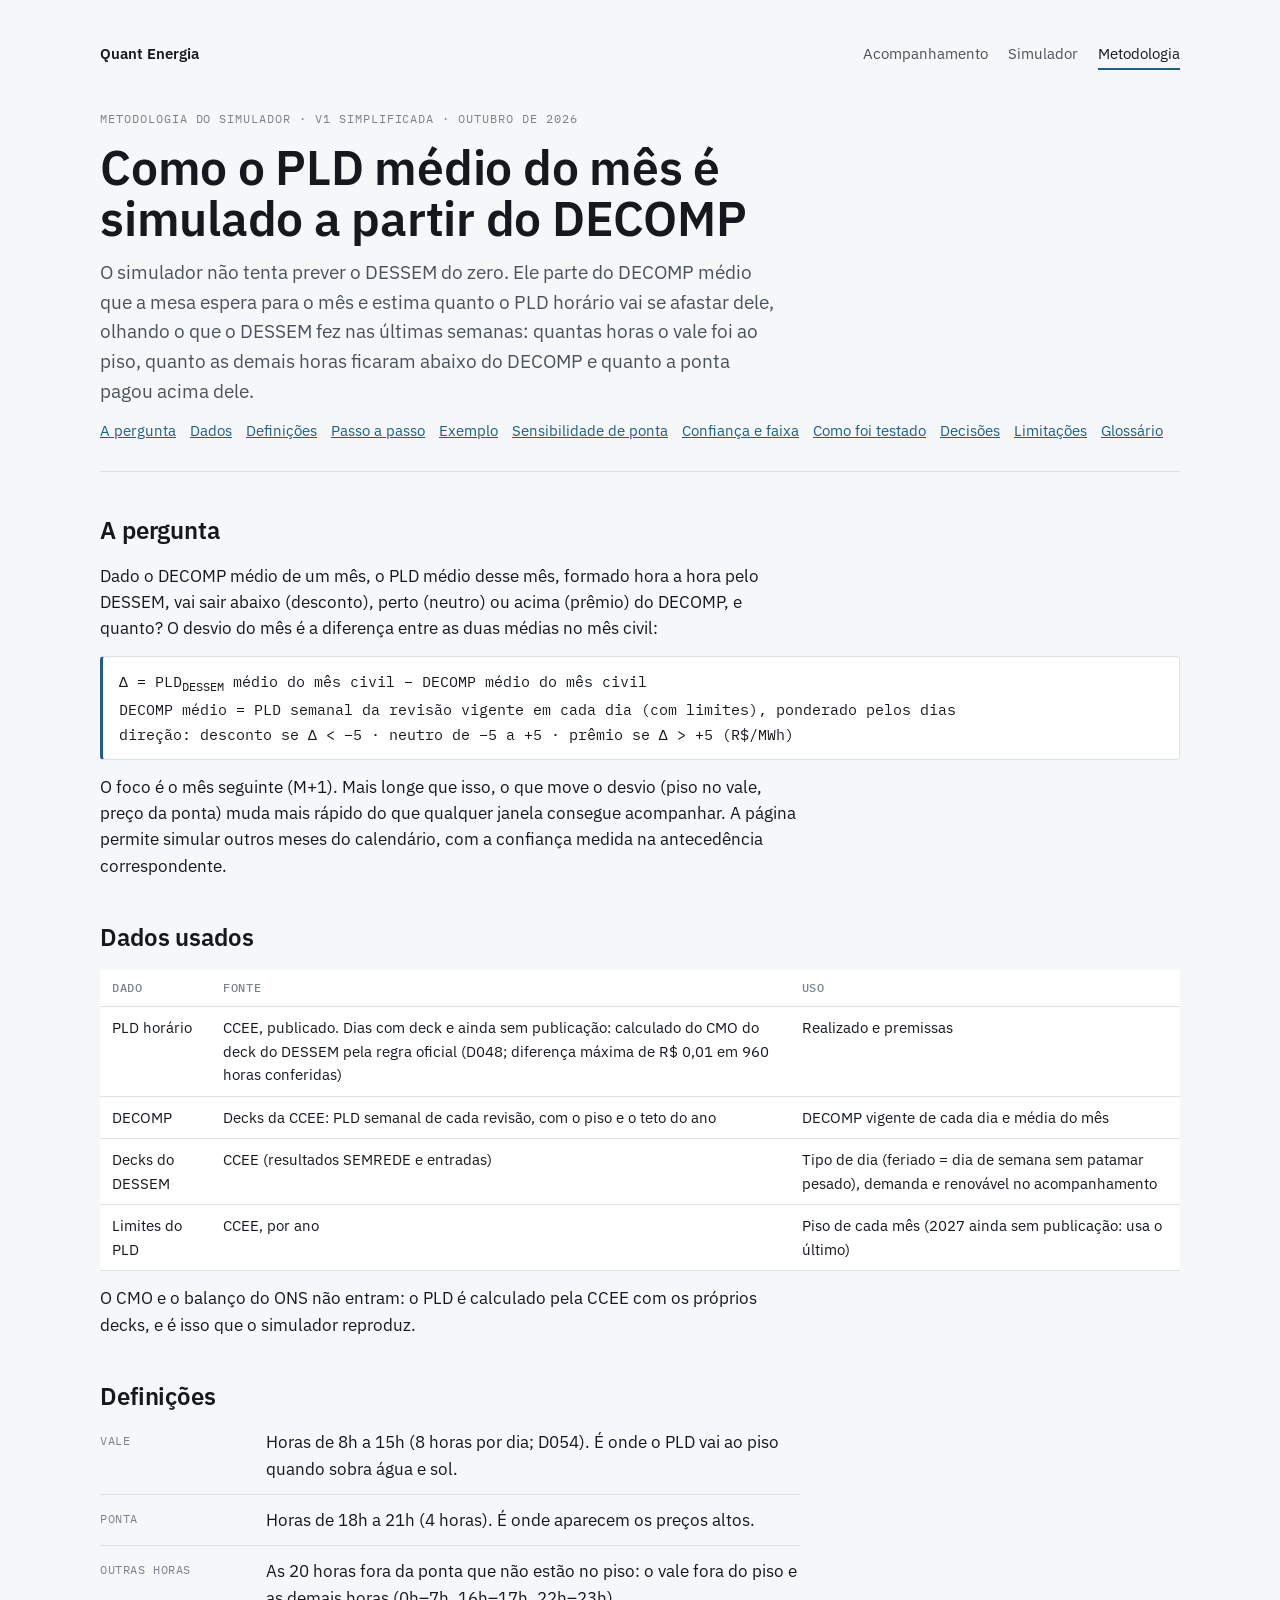
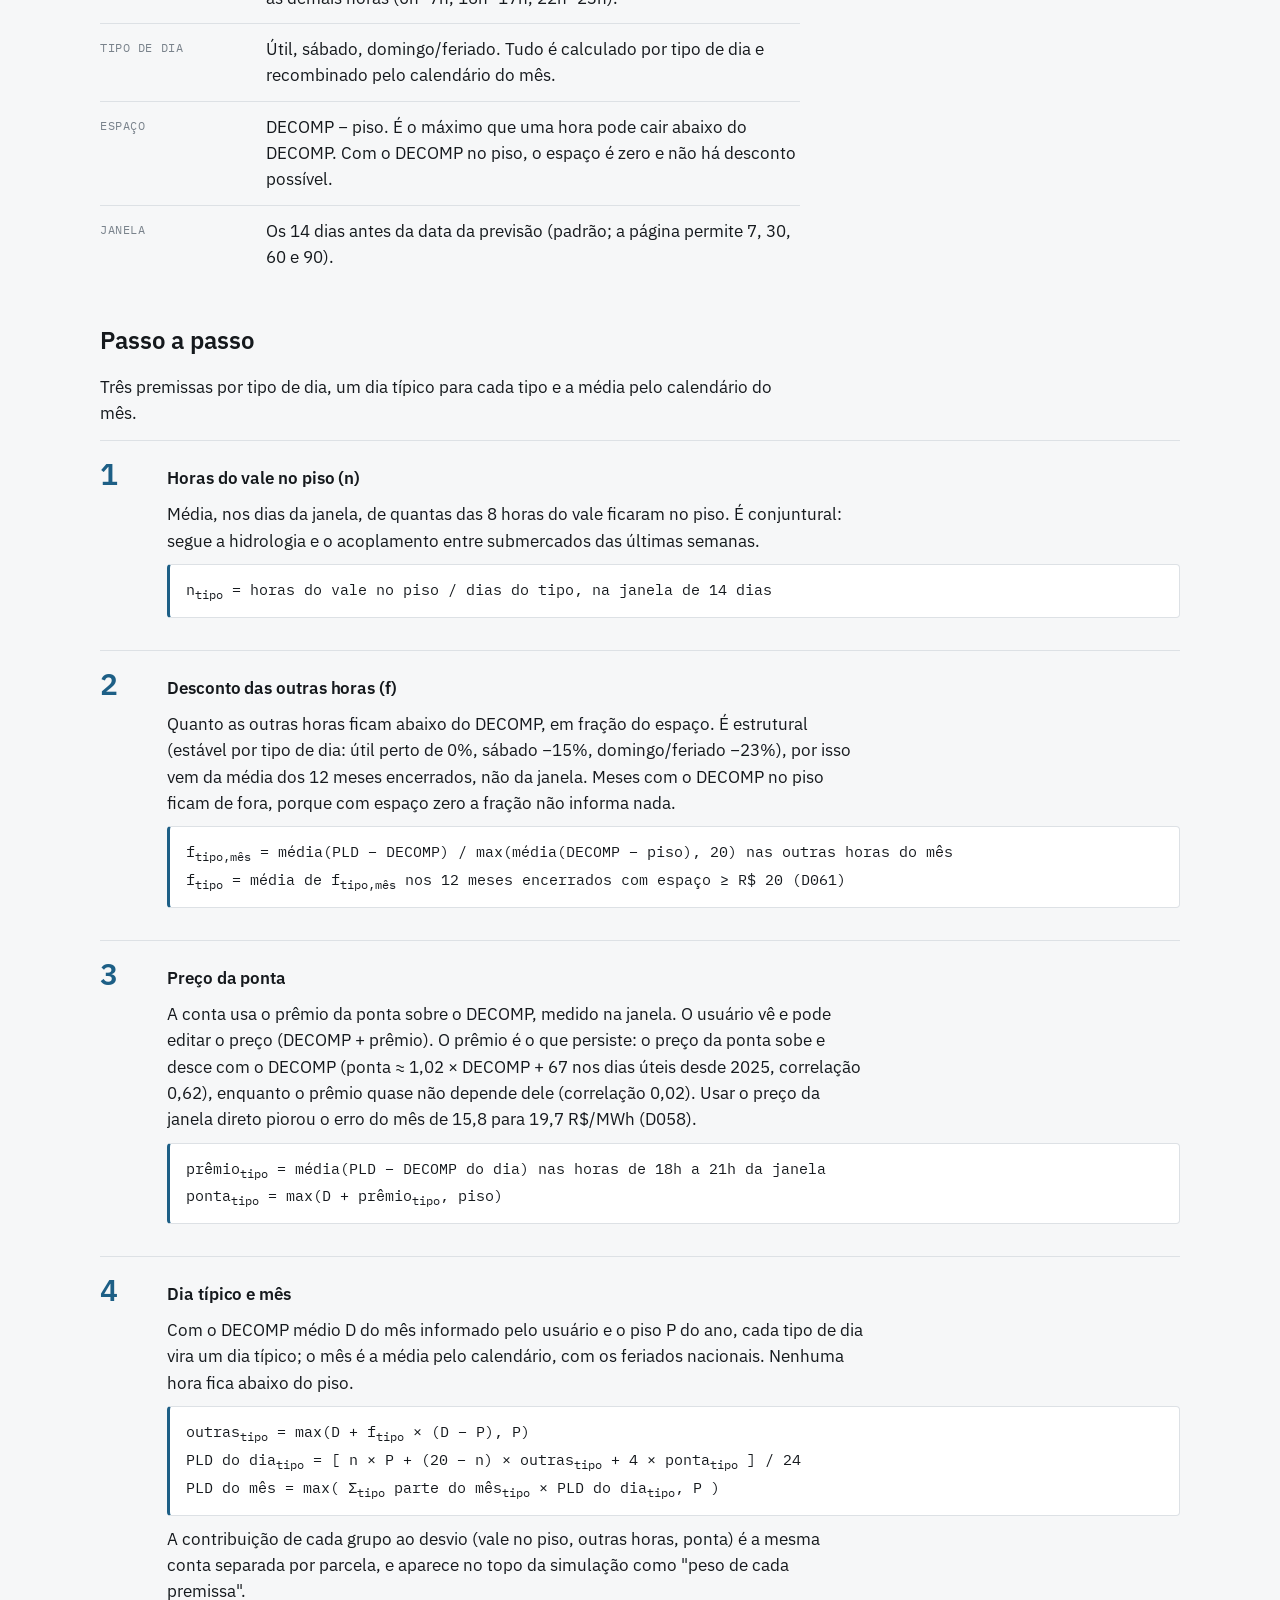
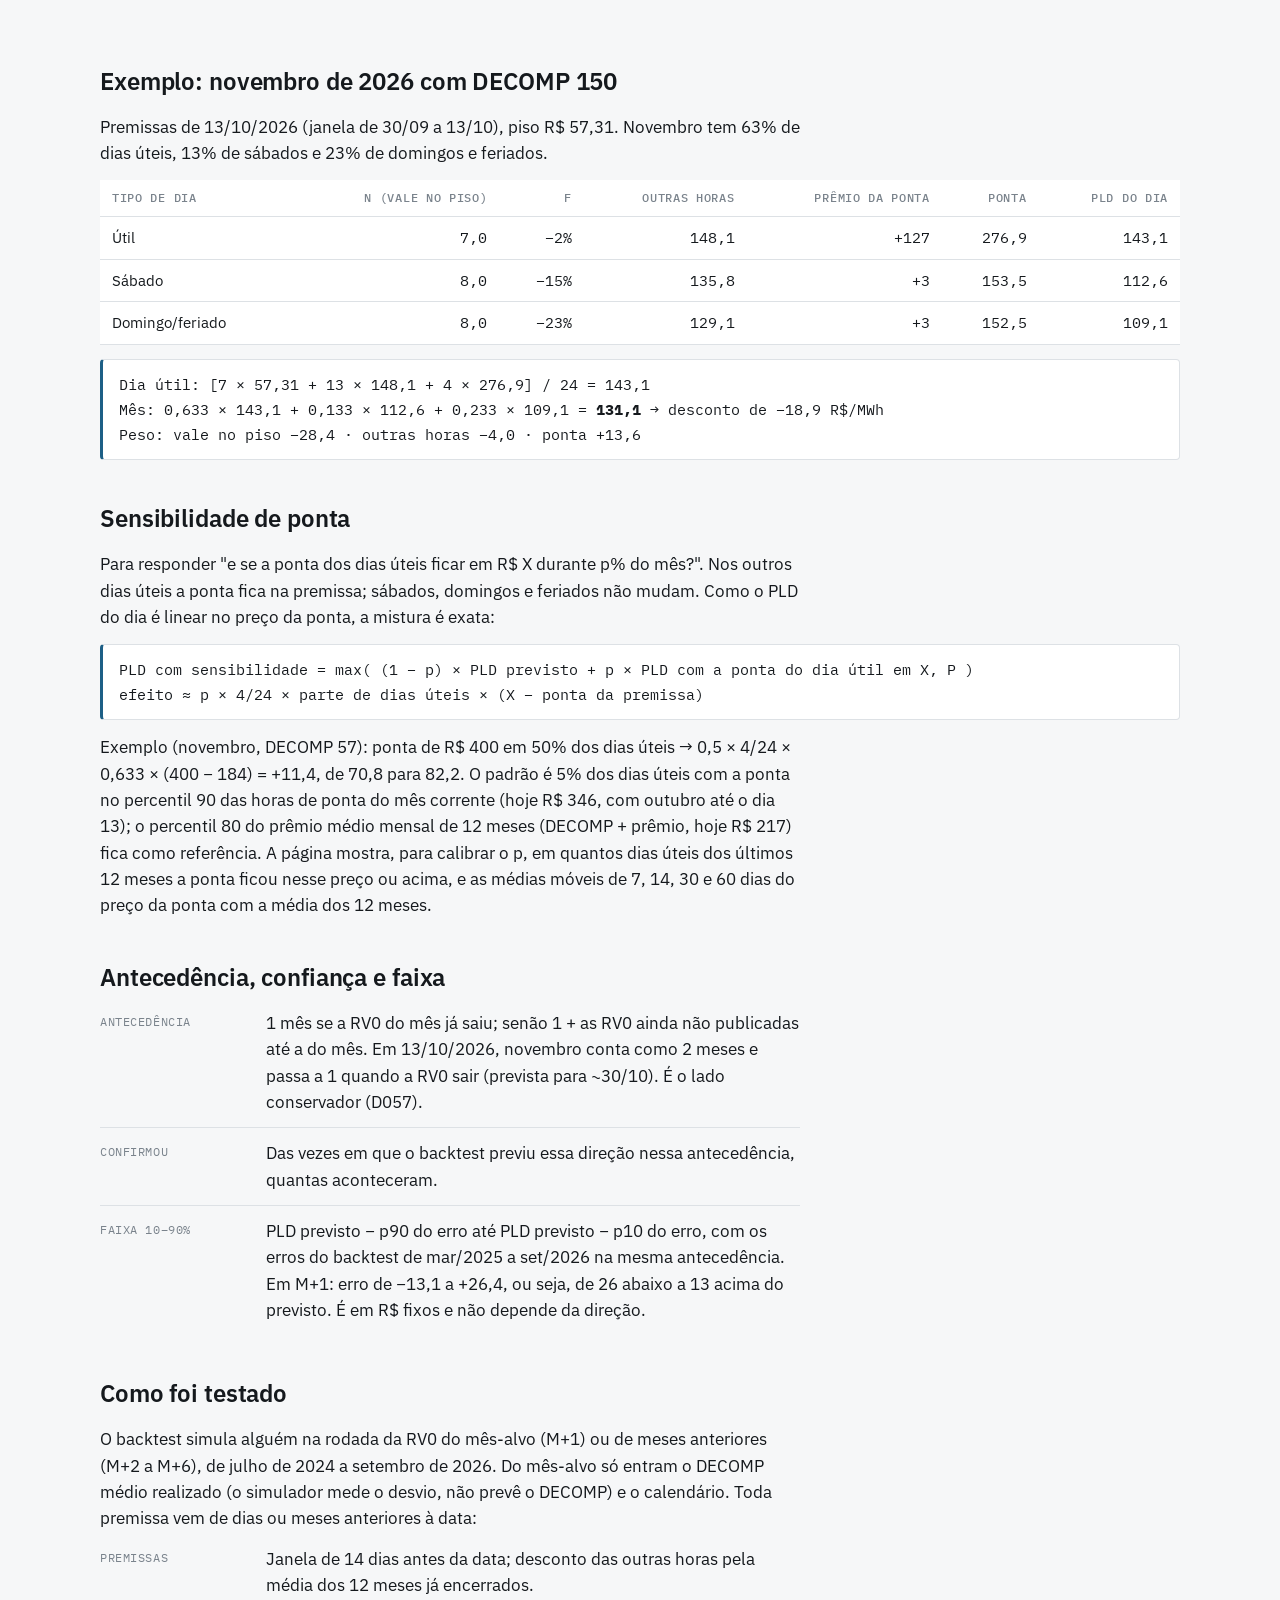
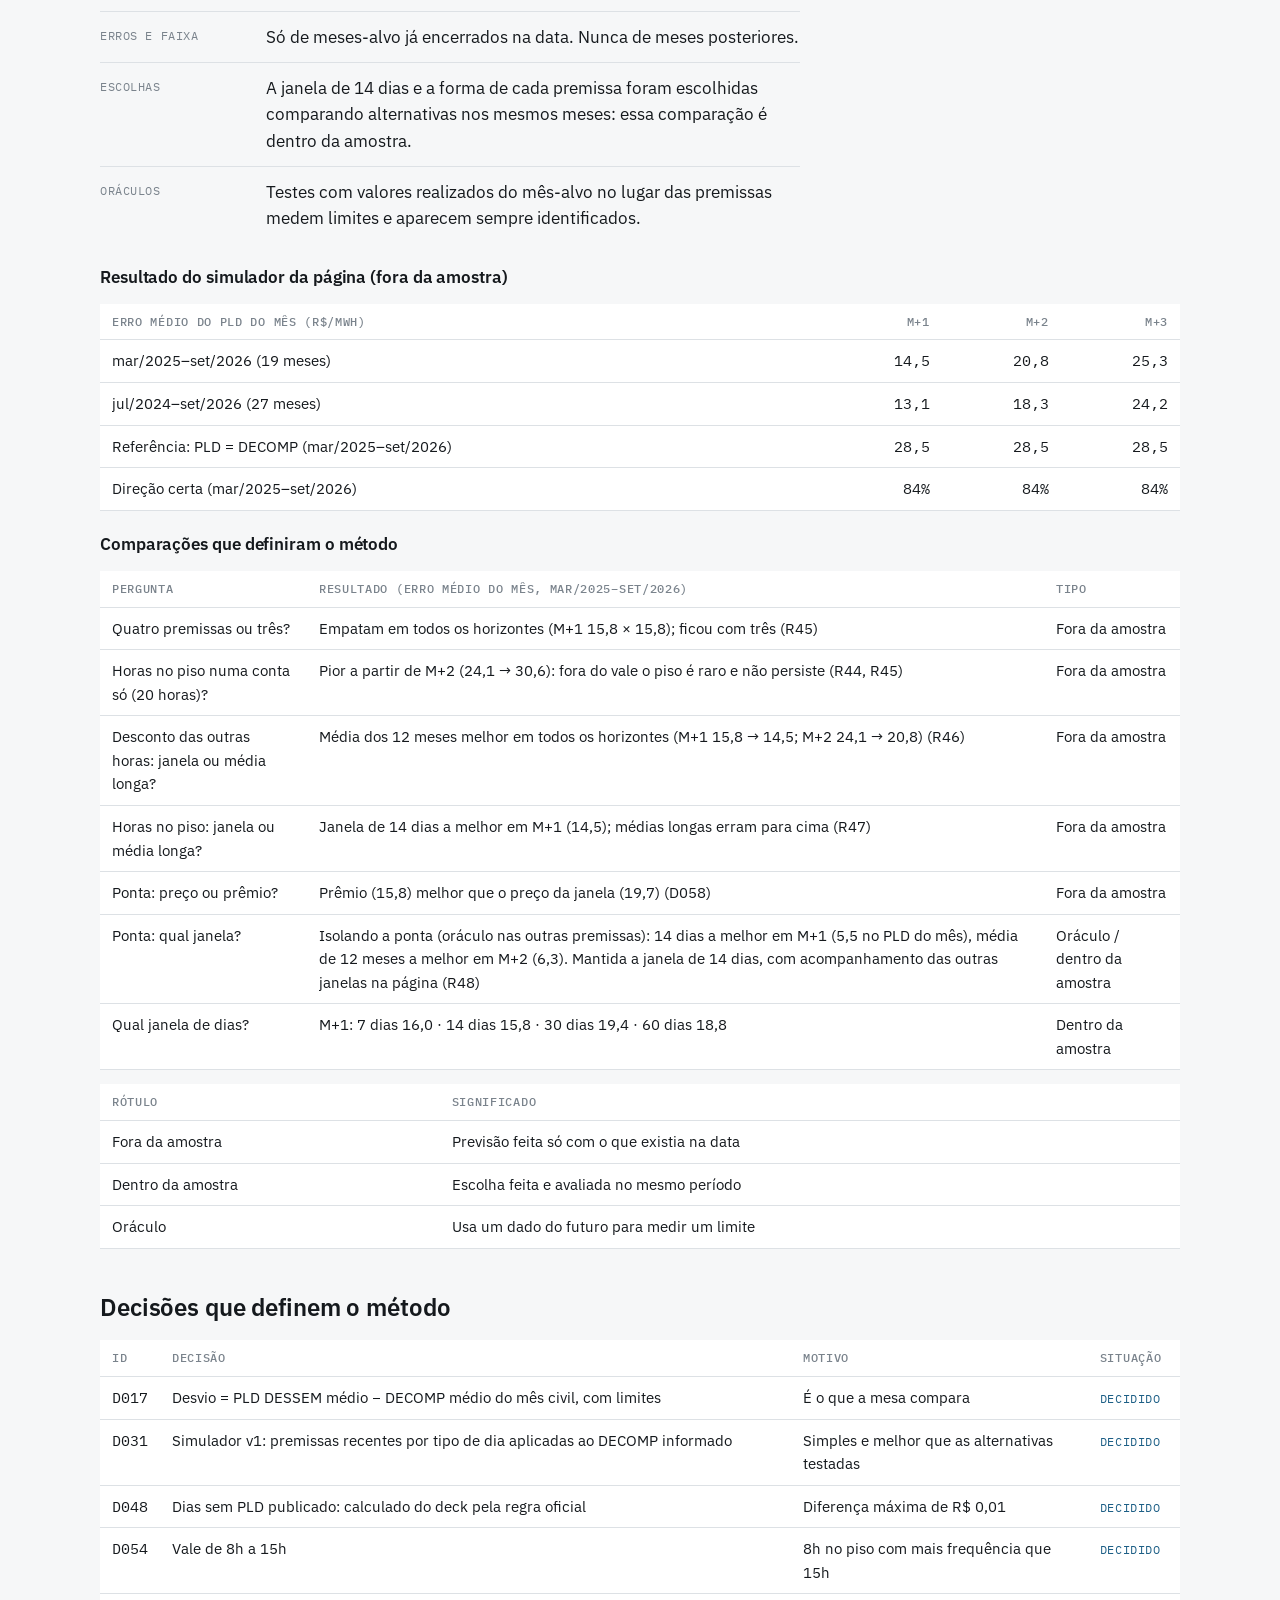
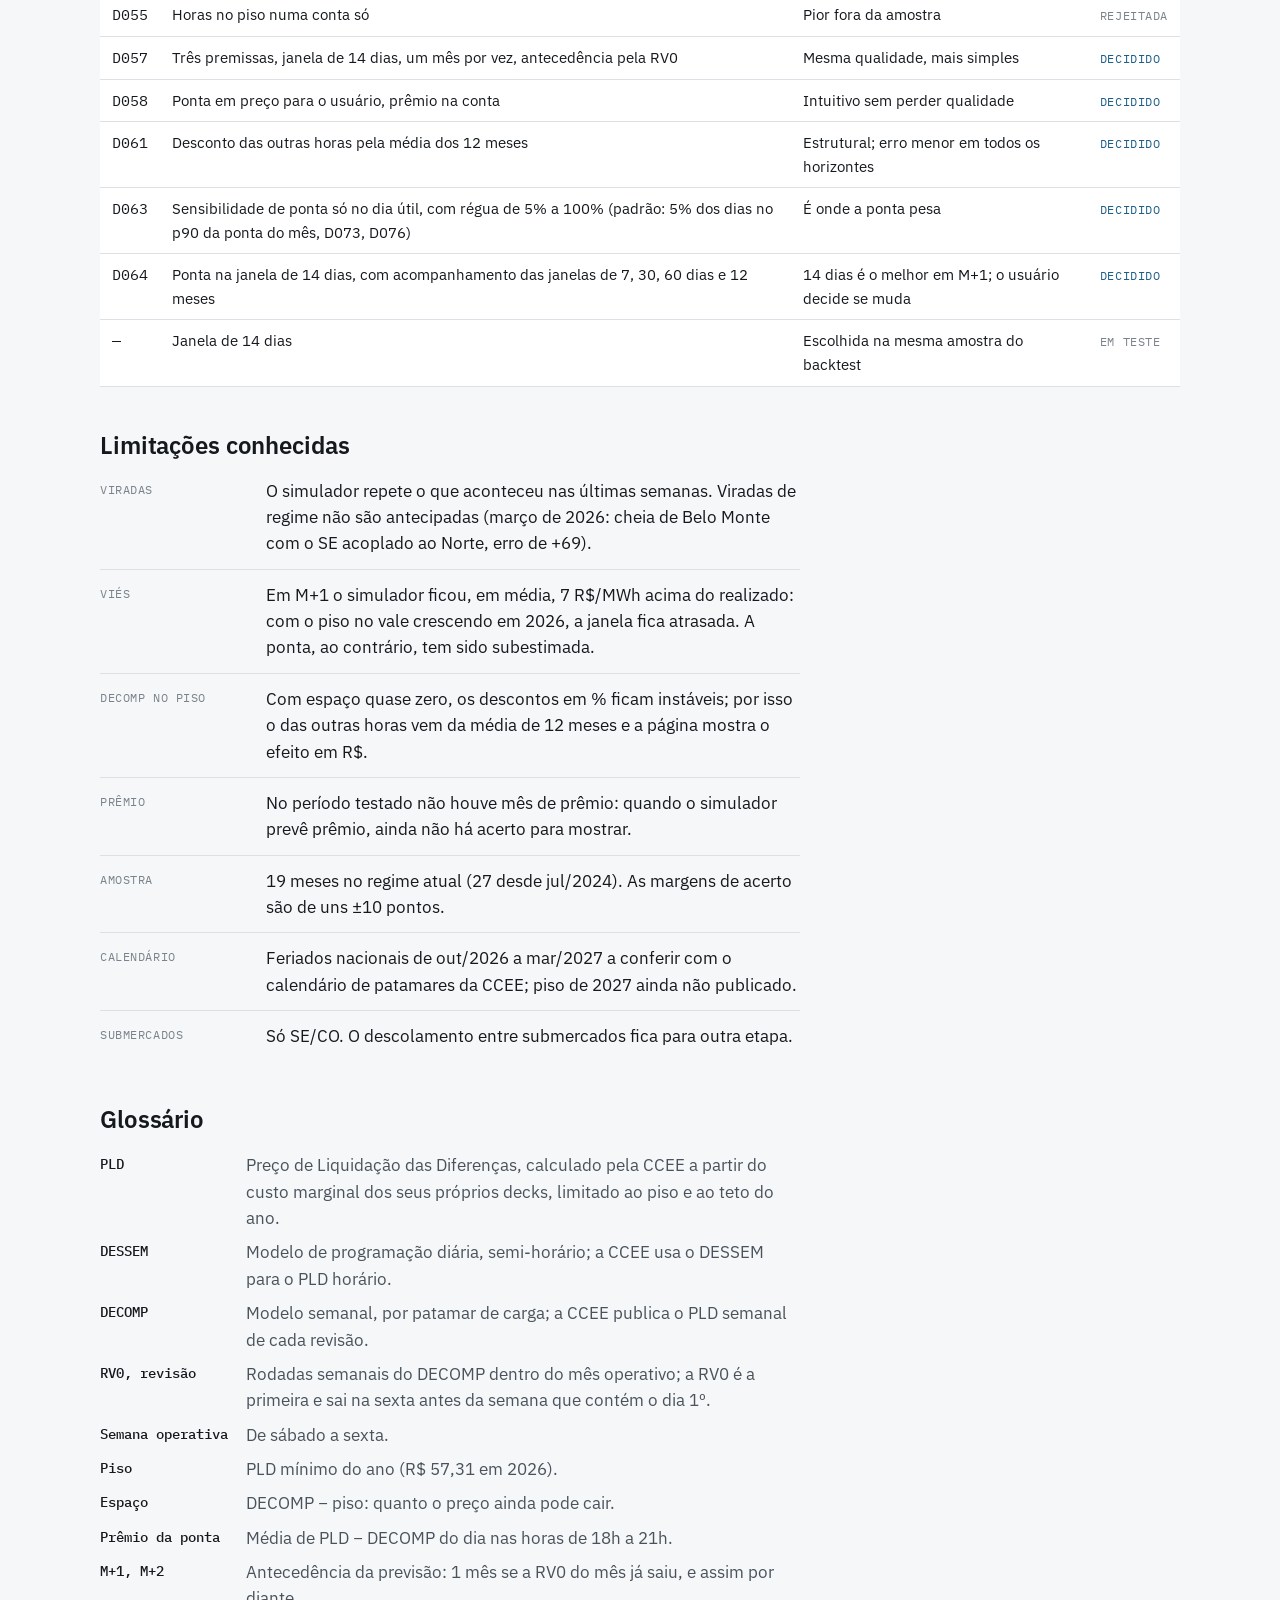
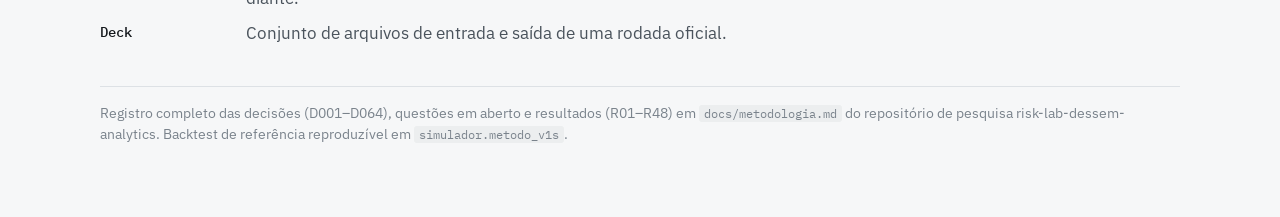
==== metodologia.html @ acc5deb5 "Site do PLD horário: decks do DESSEM até 15/10/2026 Co-Authored-By: Claude Opus 5.5 <noreply@anthrop" ====
<!doctype html>
<html lang="pt-BR">
<head>
<meta charset="utf-8">
<meta name="viewport" content="width=device-width, initial-scale=1, viewport-fit=cover">
<title>PLD Horário: Metodologia</title>
<link rel="preconnect" href="https://fonts.googleapis.com">
<link rel="preconnect" href="https://fonts.gstatic.com" crossorigin>
<link rel="stylesheet" href="https://fonts.googleapis.com/css2?family=IBM+Plex+Sans:ital,wght@0,400;0,500;0,600;1,400&family=IBM+Plex+Mono:wght@400;500&display=swap">
<link rel="stylesheet" href="estilo.css">
<link rel="stylesheet" href="pagina.css">
<style>
  html { padding-top: env(safe-area-inset-top, 0px); padding-bottom: env(safe-area-inset-bottom, 0px); }
  body { margin: 0; }
  [hidden] { display: none !important; }
  main section { display: grid; gap: 14px; }
  main section h3 { font-size: 1.05rem; margin-top: 6px; }
</style>
</head>
<body>
<main>
  <nav class="nav" aria-label="Páginas">
    <a class="marca" href="./">Quant Energia</a>
    <a href="./">Acompanhamento</a>
    <a href="simulador.html">Simulador</a>
    <a href="metodologia.html" aria-current="page">Metodologia</a>
  </nav>

  <header>
    <span class="rotulo">Metodologia do simulador · v1 simplificada · outubro de 2026</span>
    <h1>Como o PLD médio do mês é simulado a partir do DECOMP</h1>
    <p class="lead">O simulador não tenta prever o DESSEM do zero. Ele parte do DECOMP médio que a mesa espera para o mês e estima quanto o PLD horário vai se afastar dele, olhando o que o DESSEM fez nas últimas semanas: quantas horas o vale foi ao piso, quanto as demais horas ficaram abaixo do DECOMP e quanto a ponta pagou acima dele.</p>
    <div class="indice" aria-label="Nesta página">
      <a href="#pergunta">A pergunta</a>
      <a href="#dados">Dados</a>
      <a href="#definicoes">Definições</a>
      <a href="#passos">Passo a passo</a>
      <a href="#exemplo">Exemplo</a>
      <a href="#sensibilidade">Sensibilidade de ponta</a>
      <a href="#confianca">Confiança e faixa</a>
      <a href="#backtest">Como foi testado</a>
      <a href="#decisoes">Decisões</a>
      <a href="#limites">Limitações</a>
      <a href="#glossario">Glossário</a>
    </div>
  </header>

  <section id="pergunta" aria-labelledby="h-perg">
    <h2 id="h-perg">A pergunta</h2>
    <p class="texto">Dado o DECOMP médio de um mês, o PLD médio desse mês, formado hora a hora pelo DESSEM, vai sair abaixo (desconto), perto (neutro) ou acima (prêmio) do DECOMP, e quanto? O desvio do mês é a diferença entre as duas médias no mês civil:</p>
    <div class="eq">Δ = PLD<sub>DESSEM</sub> médio do mês civil − DECOMP médio do mês civil<br>DECOMP médio = PLD semanal da revisão vigente em cada dia (com limites), ponderado pelos dias<br>direção: desconto se Δ &lt; −5 · neutro de −5 a +5 · prêmio se Δ &gt; +5 (R$/MWh)</div>
    <p class="texto">O foco é o mês seguinte (M+1). Mais longe que isso, o que move o desvio (piso no vale, preço da ponta) muda mais rápido do que qualquer janela consegue acompanhar. A página permite simular outros meses do calendário, com a confiança medida na antecedência correspondente.</p>
  </section>

  <section id="dados" aria-labelledby="h-dados">
    <h2 id="h-dados">Dados usados</h2>
    <div class="rolagem">
      <table>
        <thead><tr><th>Dado</th><th>Fonte</th><th>Uso</th></tr></thead>
        <tbody>
          <tr><td>PLD horário</td><td>CCEE, publicado. Dias com deck e ainda sem publicação: calculado do CMO do deck do DESSEM pela regra oficial (D048; diferença máxima de R$ 0,01 em 960 horas conferidas)</td><td>Realizado e premissas</td></tr>
          <tr><td>DECOMP</td><td>Decks da CCEE: PLD semanal de cada revisão, com o piso e o teto do ano</td><td>DECOMP vigente de cada dia e média do mês</td></tr>
          <tr><td>Decks do DESSEM</td><td>CCEE (resultados SEMREDE e entradas)</td><td>Tipo de dia (feriado = dia de semana sem patamar pesado), demanda e renovável no acompanhamento</td></tr>
          <tr><td>Limites do PLD</td><td>CCEE, por ano</td><td>Piso de cada mês (2027 ainda sem publicação: usa o último)</td></tr>
        </tbody>
      </table>
    </div>
    <p class="texto">O CMO e o balanço do ONS não entram: o PLD é calculado pela CCEE com os próprios decks, e é isso que o simulador reproduz.</p>
  </section>

  <section id="definicoes" aria-labelledby="h-def">
    <h2 id="h-def">Definições</h2>
    <ul class="lista texto">
      <li><span class="tag">Vale</span><span>Horas de 8h a 15h (8 horas por dia; D054). É onde o PLD vai ao piso quando sobra água e sol.</span></li>
      <li><span class="tag">Ponta</span><span>Horas de 18h a 21h (4 horas). É onde aparecem os preços altos.</span></li>
      <li><span class="tag">Outras horas</span><span>As 20 horas fora da ponta que não estão no piso: o vale fora do piso e as demais horas (0h–7h, 16h–17h, 22h–23h).</span></li>
      <li><span class="tag">Tipo de dia</span><span>Útil, sábado, domingo/feriado. Tudo é calculado por tipo de dia e recombinado pelo calendário do mês.</span></li>
      <li><span class="tag">Espaço</span><span>DECOMP − piso. É o máximo que uma hora pode cair abaixo do DECOMP. Com o DECOMP no piso, o espaço é zero e não há desconto possível.</span></li>
      <li><span class="tag">Janela</span><span>Os 14 dias antes da data da previsão (padrão; a página permite 7, 30, 60 e 90).</span></li>
    </ul>
  </section>

  <section id="passos" aria-labelledby="h-passos">
    <h2 id="h-passos">Passo a passo</h2>
    <p class="texto">Três premissas por tipo de dia, um dia típico para cada tipo e a média pelo calendário do mês.</p>

    <div class="passo-det">
      <span class="n">1</span>
      <div>
        <h3>Horas do vale no piso (n)</h3>
        <p class="texto">Média, nos dias da janela, de quantas das 8 horas do vale ficaram no piso. É conjuntural: segue a hidrologia e o acoplamento entre submercados das últimas semanas.</p>
        <div class="eq">n<sub>tipo</sub> = horas do vale no piso / dias do tipo, na janela de 14 dias</div>
      </div>
    </div>

    <div class="passo-det">
      <span class="n">2</span>
      <div>
        <h3>Desconto das outras horas (f)</h3>
        <p class="texto">Quanto as outras horas ficam abaixo do DECOMP, em fração do espaço. É estrutural (estável por tipo de dia: útil perto de 0%, sábado −15%, domingo/feriado −23%), por isso vem da média dos 12 meses encerrados, não da janela. Meses com o DECOMP no piso ficam de fora, porque com espaço zero a fração não informa nada.</p>
        <div class="eq">f<sub>tipo,mês</sub> = média(PLD − DECOMP) / max(média(DECOMP − piso), 20) nas outras horas do mês<br>f<sub>tipo</sub> = média de f<sub>tipo,mês</sub> nos 12 meses encerrados com espaço ≥ R$ 20 (D061)</div>
      </div>
    </div>

    <div class="passo-det">
      <span class="n">3</span>
      <div>
        <h3>Preço da ponta</h3>
        <p class="texto">A conta usa o prêmio da ponta sobre o DECOMP, medido na janela. O usuário vê e pode editar o preço (DECOMP + prêmio). O prêmio é o que persiste: o preço da ponta sobe e desce com o DECOMP (ponta ≈ 1,02 × DECOMP + 67 nos dias úteis desde 2025, correlação 0,62), enquanto o prêmio quase não depende dele (correlação 0,02). Usar o preço da janela direto piorou o erro do mês de 15,8 para 19,7 R$/MWh (D058).</p>
        <div class="eq">prêmio<sub>tipo</sub> = média(PLD − DECOMP do dia) nas horas de 18h a 21h da janela<br>ponta<sub>tipo</sub> = max(D + prêmio<sub>tipo</sub>, piso)</div>
      </div>
    </div>

    <div class="passo-det">
      <span class="n">4</span>
      <div>
        <h3>Dia típico e mês</h3>
        <p class="texto">Com o DECOMP médio D do mês informado pelo usuário e o piso P do ano, cada tipo de dia vira um dia típico; o mês é a média pelo calendário, com os feriados nacionais. Nenhuma hora fica abaixo do piso.</p>
        <div class="eq">outras<sub>tipo</sub> = max(D + f<sub>tipo</sub> × (D − P), P)<br>PLD do dia<sub>tipo</sub> = [ n × P + (20 − n) × outras<sub>tipo</sub> + 4 × ponta<sub>tipo</sub> ] / 24<br>PLD do mês = max( Σ<sub>tipo</sub> parte do mês<sub>tipo</sub> × PLD do dia<sub>tipo</sub>, P )</div>
        <p class="texto">A contribuição de cada grupo ao desvio (vale no piso, outras horas, ponta) é a mesma conta separada por parcela, e aparece no topo da simulação como "peso de cada premissa".</p>
      </div>
    </div>
  </section>

  <section id="exemplo" aria-labelledby="h-ex">
    <h2 id="h-ex">Exemplo: novembro de 2026 com DECOMP 150</h2>
    <p class="texto">Premissas de 13/10/2026 (janela de 30/09 a 13/10), piso R$ 57,31. Novembro tem 63% de dias úteis, 13% de sábados e 23% de domingos e feriados.</p>
    <div class="rolagem">
      <table>
        <thead><tr><th>Tipo de dia</th><th class="n">n (vale no piso)</th><th class="n">f</th><th class="n">Outras horas</th><th class="n">Prêmio da ponta</th><th class="n">Ponta</th><th class="n">PLD do dia</th></tr></thead>
        <tbody>
          <tr><td>Útil</td><td class="n">7,0</td><td class="n">−2%</td><td class="n">148,1</td><td class="n">+127</td><td class="n">276,9</td><td class="n">143,1</td></tr>
          <tr><td>Sábado</td><td class="n">8,0</td><td class="n">−15%</td><td class="n">135,8</td><td class="n">+3</td><td class="n">153,5</td><td class="n">112,6</td></tr>
          <tr><td>Domingo/feriado</td><td class="n">8,0</td><td class="n">−23%</td><td class="n">129,1</td><td class="n">+3</td><td class="n">152,5</td><td class="n">109,1</td></tr>
        </tbody>
      </table>
    </div>
    <div class="eq">Dia útil: [7 × 57,31 + 13 × 148,1 + 4 × 276,9] / 24 = 143,1<br>Mês: 0,633 × 143,1 + 0,133 × 112,6 + 0,233 × 109,1 = <b>131,1</b> → desconto de −18,9 R$/MWh<br>Peso: vale no piso −28,4 · outras horas −4,0 · ponta +13,6</div>
  </section>

  <section id="sensibilidade" aria-labelledby="h-sens">
    <h2 id="h-sens">Sensibilidade de ponta</h2>
    <p class="texto">Para responder "e se a ponta dos dias úteis ficar em R$ X durante p% do mês?". Nos outros dias úteis a ponta fica na premissa; sábados, domingos e feriados não mudam. Como o PLD do dia é linear no preço da ponta, a mistura é exata:</p>
    <div class="eq">PLD com sensibilidade = max( (1 − p) × PLD previsto + p × PLD com a ponta do dia útil em X, P )<br>efeito ≈ p × 4/24 × parte de dias úteis × (X − ponta da premissa)</div>
    <p class="texto">Exemplo (novembro, DECOMP 57): ponta de R$ 400 em 50% dos dias úteis → 0,5 × 4/24 × 0,633 × (400 − 184) = +11,4, de 70,8 para 82,2. O padrão é 5% dos dias úteis com a ponta no percentil 90 das horas de ponta do mês corrente (hoje R$ 346, com outubro até o dia 13); o percentil 80 do prêmio médio mensal de 12 meses (DECOMP + prêmio, hoje R$ 217) fica como referência. A página mostra, para calibrar o p, em quantos dias úteis dos últimos 12 meses a ponta ficou nesse preço ou acima, e as médias móveis de 7, 14, 30 e 60 dias do preço da ponta com a média dos 12 meses.</p>
  </section>

  <section id="confianca" aria-labelledby="h-conf">
    <h2 id="h-conf">Antecedência, confiança e faixa</h2>
    <ul class="lista texto">
      <li><span class="tag">Antecedência</span><span>1 mês se a RV0 do mês já saiu; senão 1 + as RV0 ainda não publicadas até a do mês. Em 13/10/2026, novembro conta como 2 meses e passa a 1 quando a RV0 sair (prevista para ~30/10). É o lado conservador (D057).</span></li>
      <li><span class="tag">Confirmou</span><span>Das vezes em que o backtest previu essa direção nessa antecedência, quantas aconteceram.</span></li>
      <li><span class="tag">Faixa 10–90%</span><span>PLD previsto − p90 do erro até PLD previsto − p10 do erro, com os erros do backtest de mar/2025 a set/2026 na mesma antecedência. Em M+1: erro de −13,1 a +26,4, ou seja, de 26 abaixo a 13 acima do previsto. É em R$ fixos e não depende da direção.</span></li>
    </ul>
  </section>

  <section id="backtest" aria-labelledby="h-bt">
    <h2 id="h-bt">Como foi testado</h2>
    <p class="texto">O backtest simula alguém na rodada da RV0 do mês-alvo (M+1) ou de meses anteriores (M+2 a M+6), de julho de 2024 a setembro de 2026. Do mês-alvo só entram o DECOMP médio realizado (o simulador mede o desvio, não prevê o DECOMP) e o calendário. Toda premissa vem de dias ou meses anteriores à data:</p>
    <ul class="lista texto">
      <li><span class="tag">Premissas</span><span>Janela de 14 dias antes da data; desconto das outras horas pela média dos 12 meses já encerrados.</span></li>
      <li><span class="tag">Erros e faixa</span><span>Só de meses-alvo já encerrados na data. Nunca de meses posteriores.</span></li>
      <li><span class="tag">Escolhas</span><span>A janela de 14 dias e a forma de cada premissa foram escolhidas comparando alternativas nos mesmos meses: essa comparação é dentro da amostra.</span></li>
      <li><span class="tag">Oráculos</span><span>Testes com valores realizados do mês-alvo no lugar das premissas medem limites e aparecem sempre identificados.</span></li>
    </ul>
    <h3>Resultado do simulador da página (fora da amostra)</h3>
    <div class="rolagem">
      <table>
        <thead><tr><th>Erro médio do PLD do mês (R$/MWh)</th><th class="n">M+1</th><th class="n">M+2</th><th class="n">M+3</th></tr></thead>
        <tbody>
          <tr><td>mar/2025–set/2026 (19 meses)</td><td class="n">14,5</td><td class="n">20,8</td><td class="n">25,3</td></tr>
          <tr><td>jul/2024–set/2026 (27 meses)</td><td class="n">13,1</td><td class="n">18,3</td><td class="n">24,2</td></tr>
          <tr><td>Referência: PLD = DECOMP (mar/2025–set/2026)</td><td class="n">28,5</td><td class="n">28,5</td><td class="n">28,5</td></tr>
          <tr><td>Direção certa (mar/2025–set/2026)</td><td class="n">84%</td><td class="n">84%</td><td class="n">84%</td></tr>
        </tbody>
      </table>
    </div>
    <h3>Comparações que definiram o método</h3>
    <div class="rolagem">
      <table>
        <thead><tr><th>Pergunta</th><th>Resultado (erro médio do mês, mar/2025–set/2026)</th><th>Tipo</th></tr></thead>
        <tbody>
          <tr><td>Quatro premissas ou três?</td><td>Empatam em todos os horizontes (M+1 15,8 × 15,8); ficou com três (R45)</td><td>Fora da amostra</td></tr>
          <tr><td>Horas no piso numa conta só (20 horas)?</td><td>Pior a partir de M+2 (24,1 → 30,6): fora do vale o piso é raro e não persiste (R44, R45)</td><td>Fora da amostra</td></tr>
          <tr><td>Desconto das outras horas: janela ou média longa?</td><td>Média dos 12 meses melhor em todos os horizontes (M+1 15,8 → 14,5; M+2 24,1 → 20,8) (R46)</td><td>Fora da amostra</td></tr>
          <tr><td>Horas no piso: janela ou média longa?</td><td>Janela de 14 dias a melhor em M+1 (14,5); médias longas erram para cima (R47)</td><td>Fora da amostra</td></tr>
          <tr><td>Ponta: preço ou prêmio?</td><td>Prêmio (15,8) melhor que o preço da janela (19,7) (D058)</td><td>Fora da amostra</td></tr>
          <tr><td>Ponta: qual janela?</td><td>Isolando a ponta (oráculo nas outras premissas): 14 dias a melhor em M+1 (5,5 no PLD do mês), média de 12 meses a melhor em M+2 (6,3). Mantida a janela de 14 dias, com acompanhamento das outras janelas na página (R48)</td><td>Oráculo / dentro da amostra</td></tr>
          <tr><td>Qual janela de dias?</td><td>M+1: 7 dias 16,0 · 14 dias 15,8 · 30 dias 19,4 · 60 dias 18,8</td><td>Dentro da amostra</td></tr>
        </tbody>
      </table>
    </div>
    <div class="rolagem">
      <table>
        <thead><tr><th>Rótulo</th><th>Significado</th></tr></thead>
        <tbody>
          <tr><td>Fora da amostra</td><td>Previsão feita só com o que existia na data</td></tr>
          <tr><td>Dentro da amostra</td><td>Escolha feita e avaliada no mesmo período</td></tr>
          <tr><td>Oráculo</td><td>Usa um dado do futuro para medir um limite</td></tr>
        </tbody>
      </table>
    </div>
  </section>

  <section id="decisoes" aria-labelledby="h-dec">
    <h2 id="h-dec">Decisões que definem o método</h2>
    <div class="rolagem">
      <table>
        <thead><tr><th>ID</th><th>Decisão</th><th>Motivo</th><th>Situação</th></tr></thead>
        <tbody>
          <tr><td class="num">D017</td><td>Desvio = PLD DESSEM médio − DECOMP médio do mês civil, com limites</td><td>É o que a mesa compara</td><td><span class="status ok">Decidido</span></td></tr>
          <tr><td class="num">D031</td><td>Simulador v1: premissas recentes por tipo de dia aplicadas ao DECOMP informado</td><td>Simples e melhor que as alternativas testadas</td><td><span class="status ok">Decidido</span></td></tr>
          <tr><td class="num">D048</td><td>Dias sem PLD publicado: calculado do deck pela regra oficial</td><td>Diferença máxima de R$ 0,01</td><td><span class="status ok">Decidido</span></td></tr>
          <tr><td class="num">D054</td><td>Vale de 8h a 15h</td><td>8h no piso com mais frequência que 15h</td><td><span class="status ok">Decidido</span></td></tr>
          <tr><td class="num">D055</td><td>Horas no piso numa conta só</td><td>Pior fora da amostra</td><td><span class="status teste">Rejeitada</span></td></tr>
          <tr><td class="num">D057</td><td>Três premissas, janela de 14 dias, um mês por vez, antecedência pela RV0</td><td>Mesma qualidade, mais simples</td><td><span class="status ok">Decidido</span></td></tr>
          <tr><td class="num">D058</td><td>Ponta em preço para o usuário, prêmio na conta</td><td>Intuitivo sem perder qualidade</td><td><span class="status ok">Decidido</span></td></tr>
          <tr><td class="num">D061</td><td>Desconto das outras horas pela média dos 12 meses</td><td>Estrutural; erro menor em todos os horizontes</td><td><span class="status ok">Decidido</span></td></tr>
          <tr><td class="num">D063</td><td>Sensibilidade de ponta só no dia útil, com régua de 5% a 100% (padrão: 5% dos dias no p90 da ponta do mês, D073, D076)</td><td>É onde a ponta pesa</td><td><span class="status ok">Decidido</span></td></tr>
          <tr><td class="num">D064</td><td>Ponta na janela de 14 dias, com acompanhamento das janelas de 7, 30, 60 dias e 12 meses</td><td>14 dias é o melhor em M+1; o usuário decide se muda</td><td><span class="status ok">Decidido</span></td></tr>
          <tr><td class="num">—</td><td>Janela de 14 dias</td><td>Escolhida na mesma amostra do backtest</td><td><span class="status teste">Em teste</span></td></tr>
        </tbody>
      </table>
    </div>
  </section>

  <section id="limites" aria-labelledby="h-lim">
    <h2 id="h-lim">Limitações conhecidas</h2>
    <ul class="lista texto">
      <li><span class="tag">Viradas</span><span>O simulador repete o que aconteceu nas últimas semanas. Viradas de regime não são antecipadas (março de 2026: cheia de Belo Monte com o SE acoplado ao Norte, erro de +69).</span></li>
      <li><span class="tag">Viés</span><span>Em M+1 o simulador ficou, em média, 7 R$/MWh acima do realizado: com o piso no vale crescendo em 2026, a janela fica atrasada. A ponta, ao contrário, tem sido subestimada.</span></li>
      <li><span class="tag">DECOMP no piso</span><span>Com espaço quase zero, os descontos em % ficam instáveis; por isso o das outras horas vem da média de 12 meses e a página mostra o efeito em R$.</span></li>
      <li><span class="tag">Prêmio</span><span>No período testado não houve mês de prêmio: quando o simulador prevê prêmio, ainda não há acerto para mostrar.</span></li>
      <li><span class="tag">Amostra</span><span>19 meses no regime atual (27 desde jul/2024). As margens de acerto são de uns ±10 pontos.</span></li>
      <li><span class="tag">Calendário</span><span>Feriados nacionais de out/2026 a mar/2027 a conferir com o calendário de patamares da CCEE; piso de 2027 ainda não publicado.</span></li>
      <li><span class="tag">Submercados</span><span>Só SE/CO. O descolamento entre submercados fica para outra etapa.</span></li>
    </ul>
  </section>

  <section id="glossario" aria-labelledby="h-glo">
    <h2 id="h-glo">Glossário</h2>
    <dl class="glossario texto">
      <dt>PLD</dt><dd>Preço de Liquidação das Diferenças, calculado pela CCEE a partir do custo marginal dos seus próprios decks, limitado ao piso e ao teto do ano.</dd>
      <dt>DESSEM</dt><dd>Modelo de programação diária, semi-horário; a CCEE usa o DESSEM para o PLD horário.</dd>
      <dt>DECOMP</dt><dd>Modelo semanal, por patamar de carga; a CCEE publica o PLD semanal de cada revisão.</dd>
      <dt>RV0, revisão</dt><dd>Rodadas semanais do DECOMP dentro do mês operativo; a RV0 é a primeira e sai na sexta antes da semana que contém o dia 1º.</dd>
      <dt>Semana operativa</dt><dd>De sábado a sexta.</dd>
      <dt>Piso</dt><dd>PLD mínimo do ano (R$ 57,31 em 2026).</dd>
      <dt>Espaço</dt><dd>DECOMP − piso: quanto o preço ainda pode cair.</dd>
      <dt>Prêmio da ponta</dt><dd>Média de PLD − DECOMP do dia nas horas de 18h a 21h.</dd>
      <dt>M+1, M+2</dt><dd>Antecedência da previsão: 1 mês se a RV0 do mês já saiu, e assim por diante.</dd>
      <dt>Deck</dt><dd>Conjunto de arquivos de entrada e saída de uma rodada oficial.</dd>
    </dl>
  </section>

  <footer>Registro completo das decisões (D001–D064), questões em aberto e resultados (R01–R48) em <code>docs/metodologia.md</code> do repositório de pesquisa risk-lab-dessem-analytics. Backtest de referência reproduzível em <code>simulador.metodo_v1s</code>.</footer>
</main>
</body>
</html>
---- estilo.css ----
/* Padrão visual do Quant Energia: valores copiados de quant-energia-app/web/bandeiras/estilo.css em 2026-10-11
   (cópia de valores, sem dependência de código — D033). Manter em sincronia manualmente. */
/* Layout: memo de uma coluna (~70ch) com blocos de dados que alargam até 1080px; faixa de bandeiras rola na horizontal dentro do próprio bloco */
:root {
  --bg: #f6f7f8;
  --surface: #ffffff;
  --ink: #15191d;
  --ink-2: #4a535c;
  --ink-3: #7a838c;
  --rule: #dde1e5;
  --accent: #1d5f86;
  --accent-soft: #e3eef5;
  --vd: #2e9e5b; --am: #f2c230; --v1: #e35d4f; --v2: #9e1b1b; --vazio: #eceeef;
  --on-flag: #ffffff; --on-am: #15191d;
  --bar-modelo: #1d5f86; --bar-pers: #b8c0c8; --bar-saz: #8a949e; --bar-oraculo: #15191d;
  --f-display: "IBM Plex Sans", "Helvetica Neue", Arial, sans-serif;
  --f-body: "IBM Plex Sans", "Helvetica Neue", Arial, sans-serif;
  --f-data: "IBM Plex Mono", ui-monospace, "SF Mono", Menlo, monospace;
  color-scheme: light;
}
@media (prefers-color-scheme: dark) {
  :root:not([data-theme="light"]) {
    --bg: #111518; --surface: #181d21; --ink: #e8ecef; --ink-2: #aab3bb; --ink-3: #7d8790;
    --rule: #2a3137; --accent: #6fb0d8; --accent-soft: #1b2a34; --vazio: #22292e;
    --bar-modelo: #6fb0d8; --bar-pers: #48525b; --bar-saz: #6b7680; --bar-oraculo: #e8ecef;
    color-scheme: dark;
  }
}
:root[data-theme="dark"] {
  --bg: #111518; --surface: #181d21; --ink: #e8ecef; --ink-2: #aab3bb; --ink-3: #7d8790;
  --rule: #2a3137; --accent: #6fb0d8; --accent-soft: #1b2a34; --vazio: #22292e;
  --bar-modelo: #6fb0d8; --bar-pers: #48525b; --bar-saz: #6b7680; --bar-oraculo: #e8ecef;
  color-scheme: dark;
}
* { box-sizing: border-box; }
body { background: var(--bg); color: var(--ink); font-family: var(--f-body); font-size: 17px; line-height: 1.55; padding-inline: 20px; padding-block: 40px 72px; }
main { max-width: 1080px; margin-inline: auto; display: grid; gap: 56px; }
.texto { max-width: 70ch; }
section { display: grid; gap: 18px; min-width: 0; }
h1, h2, h3 { font-family: var(--f-display); text-wrap: balance; margin: 0; letter-spacing: -0.005em; }
h1 { font-size: clamp(2rem, 5vw, 3rem); font-weight: 600; line-height: 1.05; }
h2 { font-size: 1.55rem; font-weight: 600; }
h3 { font-size: 1.1rem; font-weight: 600; }
p { margin: 0; }
.rotulo { font-family: var(--f-data); font-size: 0.75rem; letter-spacing: 0.08em; text-transform: uppercase; color: var(--ink-3); }
.lead { font-size: 1.2rem; color: var(--ink-2); max-width: 62ch; }
header { display: grid; gap: 14px; padding-bottom: 28px; border-bottom: 1px solid var(--rule); }
.num { font-family: var(--f-data); font-variant-numeric: tabular-nums; }
strong { font-weight: 600; }

/* Veredito */
.veredito { display: grid; grid-template-columns: repeat(auto-fit, minmax(280px, 1fr)); gap: 16px; }
.cartao { background: var(--surface); border: 1px solid var(--rule); border-radius: 6px; padding: 22px; display: grid; gap: 10px; align-content: start; min-width: 0; }
.cartao .cifra { font-family: var(--f-display); font-weight: 600; font-size: 2.6rem; line-height: 1; }
.cartao .cifra small { font-size: 1rem; font-weight: 500; color: var(--ink-3); }
.selo { justify-self: start; font-family: var(--f-data); font-size: 0.75rem; letter-spacing: 0.06em; text-transform: uppercase; padding: 3px 9px; border-radius: 3px; }
.selo.usar { background: var(--accent-soft); color: var(--accent); }
.selo.cenario { background: var(--vazio); color: var(--ink-2); }

/* Fluxo */
.fluxo { display: grid; grid-template-columns: repeat(auto-fit, minmax(200px, 1fr)); gap: 0; border: 1px solid var(--rule); border-radius: 6px; background: var(--surface); overflow: hidden; }
.passo { padding: 18px; display: grid; gap: 6px; align-content: start; border-right: 1px solid var(--rule); min-width: 0; }
.passo:last-child { border-right: 0; }
.passo .n { font-family: var(--f-data); color: var(--accent); font-size: 0.85rem; }
.passo p { font-size: 0.95rem; color: var(--ink-2); }
@media (max-width: 860px) { .passo { border-right: 0; border-bottom: 1px solid var(--rule); } .passo:last-child { border-bottom: 0; } }

/* Gráfico */
.grafico { background: var(--surface); border: 1px solid var(--rule); border-radius: 6px; padding: 18px 18px 10px; position: relative; min-width: 0; }
.legenda { display: flex; flex-wrap: wrap; gap: 6px 18px; font-size: 0.9rem; color: var(--ink-2); margin-bottom: 8px; }
.legenda span { display: inline-flex; align-items: center; gap: 7px; }
.legenda i { width: 12px; height: 12px; border-radius: 2px; display: inline-block; }
.legenda i.linha { height: 0; border-top: 2px dashed var(--bar-oraculo); width: 18px; border-radius: 0; }
svg text { font-family: var(--f-data); font-size: 11px; fill: var(--ink-3); }
svg .valor { fill: var(--ink-2); font-size: 10.5px; }
.dica { position: absolute; pointer-events: none; background: var(--ink); color: var(--bg); font-size: 0.85rem; padding: 7px 10px; border-radius: 4px; white-space: nowrap; transform: translate(-50%, -110%); }
details { font-size: 0.95rem; }
summary { cursor: pointer; color: var(--accent); }
summary:focus-visible, a:focus-visible { outline: 2px solid var(--accent); outline-offset: 2px; }

/* Tabelas */
.rolagem { overflow-x: auto; min-width: 0; }
table { border-collapse: collapse; width: 100%; font-size: 0.95rem; background: var(--surface); }
th, td { text-align: left; padding: 9px 12px; border-bottom: 1px solid var(--rule); vertical-align: top; }
th { font-family: var(--f-data); font-size: 0.72rem; letter-spacing: 0.06em; text-transform: uppercase; color: var(--ink-3); font-weight: 500; }
td.n, th.n { text-align: right; font-family: var(--f-data); font-variant-numeric: tabular-nums; }
tr.destaque td { font-weight: 600; }

/* Faixa de bandeiras */
.faixa { display: grid; gap: 20px; width: max-content; min-width: 100%; }
.deck { display: grid; gap: 3px; }
.deck .titulo { grid-column: 1 / -1; font-family: var(--f-display); font-weight: 600; font-size: 0.98rem; padding-bottom: 2px; }
.deck .titulo span { position: sticky; left: 0; }
.deck .lin { font-size: 0.8rem; color: var(--ink-2); align-self: center; }
.fixo { position: sticky; left: 0; background: var(--bg); z-index: 1; height: 100%; display: flex; align-items: center; }
.cel.ano, .meses .ano { box-shadow: -3px 0 0 0 var(--ink-3); }
.cel { height: 30px; border-radius: 2px; display: grid; place-items: center; font-family: var(--f-data); font-size: 0.72rem; background: var(--vazio); color: var(--on-flag); position: relative; }
.cel.Verde { background: var(--vd); } .cel.Amarela { background: var(--am); color: var(--on-am); }
.cel.V1 { background: var(--v1); } .cel.V2 { background: var(--v2); }
.cel.erro::after { content: "✗"; position: absolute; top: 1px; right: 4px; font-size: 0.7rem; }
.meses { display: grid; gap: 3px; font-family: var(--f-data); font-size: 0.72rem; color: var(--ink-3); text-align: center; position: sticky; top: env(safe-area-inset-top, 0px); }
.anos { display: flex; flex-wrap: wrap; gap: 0; justify-self: start; border: 1px solid var(--rule); border-radius: 6px; overflow: hidden; background: var(--surface); }
.anos button { font: 500 0.9rem var(--f-body); color: var(--ink-2); background: transparent; border: 0; border-right: 1px solid var(--rule); padding: 8px 16px; cursor: pointer; }
.anos button:last-child { border-right: 0; }
.anos button[aria-pressed="true"] { background: var(--accent); color: var(--surface); }
.anos button:focus-visible { outline: 2px solid var(--accent); outline-offset: -2px; }
.chaves { display: flex; flex-wrap: wrap; gap: 6px 16px; font-size: 0.85rem; color: var(--ink-2); }
.chaves span { display: inline-flex; align-items: center; gap: 6px; }
.chaves b { width: 14px; height: 14px; border-radius: 2px; display: inline-block; }

figure { margin: 0; display: grid; gap: 8px; min-width: 0; }
figure img { width: 100%; border: 1px solid var(--rule); border-radius: 6px; background: #fcfcfb; }
figcaption { font-size: 0.9rem; color: var(--ink-3); max-width: 80ch; }

.lista { display: grid; gap: 12px; padding: 0; margin: 0; list-style: none; }
.lista li { display: grid; grid-template-columns: 9.5rem 1fr; gap: 14px; padding-bottom: 12px; border-bottom: 1px solid var(--rule); }
.lista li:last-child { border-bottom: 0; }
.tag { font-family: var(--f-data); font-size: 0.72rem; letter-spacing: 0.05em; text-transform: uppercase; color: var(--ink-3); padding-top: 3px; }
@media (max-width: 560px) { .lista li { grid-template-columns: 1fr; gap: 4px; } body { font-size: 16px; } }
.formula { font-family: var(--f-data); background: var(--surface); border: 1px solid var(--rule); border-radius: 6px; padding: 14px 16px; font-size: 0.95rem; overflow-x: auto; }
ol.passos { margin: 0; padding-left: 1.3rem; display: grid; gap: 10px; }
footer { color: var(--ink-3); font-size: 0.85rem; border-top: 1px solid var(--rule); padding-top: 16px; }

/* Navegação entre as páginas */
.nav { display: flex; flex-wrap: wrap; gap: 6px 20px; align-items: baseline; font-size: 0.95rem; }
.nav .marca { font-family: var(--f-display); font-weight: 600; margin-right: auto; }
.nav a { color: var(--ink-2); text-decoration: none; padding-block: 2px; border-bottom: 2px solid transparent; }
.nav a:hover { color: var(--ink); }
.nav a[aria-current="page"] { color: var(--ink); border-bottom-color: var(--accent); }

/* Página de metodologia */
.indice { display: flex; flex-wrap: wrap; gap: 6px 14px; font-size: 0.92rem; }
.indice a { color: var(--accent); }
.eq { font-family: var(--f-data); background: var(--surface); border: 1px solid var(--rule); border-left: 3px solid var(--accent); border-radius: 4px; padding: 12px 16px; font-size: 0.92rem; line-height: 1.7; overflow-x: auto; }
.eq var { font-style: italic; }
.nota { font-size: 0.92rem; color: var(--ink-2); background: var(--accent-soft); border-radius: 4px; padding: 12px 16px; }
.passo-det { display: grid; grid-template-columns: 3.2rem 1fr; gap: 6px 16px; padding-block: 18px; border-top: 1px solid var(--rule); }
.passo-det > .n { font-family: var(--f-display); font-weight: 600; font-size: 1.9rem; color: var(--accent); line-height: 1; }
.passo-det > div { display: grid; gap: 10px; min-width: 0; }
@media (max-width: 560px) { .passo-det { grid-template-columns: 1fr; } }
code { font-family: var(--f-data); font-size: 0.88em; background: var(--vazio); padding: 1px 5px; border-radius: 3px; }
dl.glossario { display: grid; grid-template-columns: max-content 1fr; gap: 8px 18px; margin: 0; }
dl.glossario dt { font-family: var(--f-data); font-size: 0.85rem; font-weight: 500; padding-top: 2px; }
dl.glossario dd { margin: 0; color: var(--ink-2); }
@media (max-width: 560px) { dl.glossario { grid-template-columns: 1fr; } dl.glossario dd { padding-bottom: 6px; } }
.status { font-family: var(--f-data); font-size: 0.72rem; text-transform: uppercase; letter-spacing: 0.05em; white-space: nowrap; }
.status.ok { color: var(--accent); } .status.teste { color: var(--ink-3); }

/* na aplicação, a marca é link para a página inicial */
.nav a.marca { color: var(--ink); border-bottom: 0; }
---- pagina.css ----
/* Estilo das páginas do PLD horário (acompanhamento, simulador, metodologia), sobre estilo.css do Quant Energia */
/* Layout: painel de produto no padrão das bandeiras — acompanhamento das variáveis primeiro, depois mecanismos, simulador e desempenho; blocos em largura total (máx. 1080px) */
:root {
  --b-vale: var(--accent); --b-ponta: var(--v1); --b-demais: var(--ink-3);
  --t-util: var(--accent); --t-sab: #a8592a; --t-dom: #1d8a84;
  --a2021: #c3c9cf; --a2022: #98a1a9; --a2023: #a8592a; --a2024: #1d8a84; --a2025: #e35d4f; --a2026: #1d5f86; --a2027: #15191d;
  --faixa-proj: color-mix(in srgb, var(--accent) 16%, transparent);
  --sombra-vale: color-mix(in srgb, var(--accent) 7%, transparent); --sombra-ponta: color-mix(in srgb, var(--v1) 7%, transparent); --sombra-ponta-forte: color-mix(in srgb, var(--v1) 16%, transparent); --sombra-vale-forte: color-mix(in srgb, var(--accent) 13%, transparent);
}
@media (prefers-color-scheme: dark) { :root:not([data-theme="light"]) { --t-sab: #e3a06c; --t-dom: #5ccac3; --a2021: #48525b; --a2022: #6b7680; --a2023: #e3a06c; --a2024: #5ccac3; --a2025: #f08a7e; --a2026: #6fb0d8; --a2027: #e8ecef; } }
:root[data-theme="dark"] { --t-sab: #e3a06c; --t-dom: #5ccac3; --a2021: #48525b; --a2022: #6b7680; --a2023: #e3a06c; --a2024: #5ccac3; --a2025: #f08a7e; --a2026: #6fb0d8; --a2027: #e8ecef; }
body { margin: 0; }
[hidden] { display: none !important; }
main { gap: 40px; }
section { gap: 12px; }
.hero { display: grid; gap: 14px; }
.hero h1, h2 { font-size: 1.5rem; }
h3.ttl { margin: 0; }
.meta { display: flex; flex-wrap: wrap; gap: 6px 18px; font-family: var(--f-data); font-size: 0.8rem; color: var(--ink-3); }
.meta .atualizado { margin-left: auto; }
.bloco { background: var(--surface); border: 1px solid var(--rule); border-radius: 8px; padding: 14px; display: grid; gap: 8px; min-width: 0; align-content: start; }
.sim-topo { display: grid; grid-template-columns: minmax(0, 230px) minmax(0, 1fr); gap: 16px; align-items: start; }
@media (max-width: 760px) { .sim-topo { grid-template-columns: 1fr; } }
.sim-nums { display: grid; gap: 10px; }
.sim-nums .tile { padding: 12px; }
.sim-nums .tile .v { font-size: 1.9rem; }
table.compacta th, table.compacta td { padding: 5px 8px; font-size: 0.82rem; }
table.compacta th small { display: block; color: var(--ink-3); font-weight: 400; }
.regua-cel { text-align: left !important; }
.det-tab summary { cursor: pointer; font-size: 0.8rem; color: var(--accent); margin-top: 6px; }
.grid3 { display: grid; grid-template-columns: repeat(auto-fit, minmax(min(100%, 300px), 1fr)); gap: 12px 16px; }
.grid2 { display: grid; grid-template-columns: repeat(auto-fit, minmax(min(100%, 420px), 1fr)); gap: 16px; }
.grid4 { display: grid; grid-template-columns: repeat(auto-fit, minmax(min(100%, 240px), 1fr)); gap: 12px; }
.ttl { font-family: var(--f-display); font-weight: 600; font-size: 1.02rem; }
.sub { font-size: 0.95rem; color: var(--ink-2); max-width: 78ch; }
.leg { font-size: 0.8rem; line-height: 1.45; color: var(--ink-3); margin: 0; }
.aviso-q { font-size: 0.8rem; color: var(--v1); margin: 0; }
svg { display: block; width: 100%; height: auto; overflow: visible; }
svg text { font-family: var(--f-data); font-size: 10.5px; fill: var(--ink-3); }
svg .forte { fill: var(--ink); font-weight: 500; }
.legenda-mini { display: flex; flex-wrap: wrap; gap: 4px 14px; font-size: 0.8rem; color: var(--ink-2); }
.legenda-mini span { display: inline-flex; align-items: center; gap: 6px; }
.legenda-mini i { display: inline-block; width: 14px; height: 10px; border-radius: 2px; }
.legenda-mini i.l { height: 0; border-top: 2px solid; border-radius: 0; }
.legenda-mini i.t { height: 0; border-top: 2px dashed; border-radius: 0; }
.legenda-mini i.p { width: 9px; height: 9px; border-radius: 50%; }
.abas { display: flex; flex-wrap: wrap; gap: 6px; }
.abas button { font: 500 0.85rem var(--f-body); color: var(--ink-2); background: var(--bg); border: 1px solid var(--rule); border-radius: 999px; padding: 5px 12px; cursor: pointer; }
.abas button[aria-pressed="true"] { background: var(--accent); border-color: var(--accent); color: var(--surface); }
.abas button:focus-visible, .painel input:focus-visible, .btn-sec:focus-visible { outline: 2px solid var(--accent); outline-offset: 2px; }
.abas.miud button { font-size: 0.78rem; padding: 3px 10px; }
.controles { display: grid; gap: 8px; }
.controles .lin { display: flex; flex-wrap: wrap; gap: 6px 12px; align-items: center; }
.controles .lin > span { font-family: var(--f-data); font-size: 0.68rem; letter-spacing: 0.07em; text-transform: uppercase; color: var(--ink-3); min-width: 6.5rem; }
.barra-abas { display: flex; flex-wrap: wrap; justify-content: space-between; align-items: center; gap: 8px; }
.tiles { display: grid; grid-template-columns: repeat(auto-fit, minmax(190px, 1fr)); gap: 12px; }
.tile { background: var(--surface); border: 1px solid var(--rule); border-radius: 8px; padding: 16px; display: grid; gap: 4px; align-content: start; }
.tile .v { font-family: var(--f-display); font-weight: 600; font-size: 2.2rem; line-height: 1; font-variant-numeric: tabular-nums; }
.tile .d { font-size: 0.88rem; color: var(--ink-2); }
.dica { position: fixed; pointer-events: none; z-index: 10; background: var(--ink); color: var(--bg); font-size: 0.82rem; line-height: 1.4; padding: 7px 10px; border-radius: 4px; max-width: 320px; transform: translate(12px, 12px); }
.aviso { font-size: 0.85rem; color: var(--ink-3); border-top: 1px solid var(--rule); padding-top: 14px; display: grid; gap: 6px; }
.mini-ttl { font-family: var(--f-data); font-size: 0.72rem; letter-spacing: 0.06em; text-transform: uppercase; color: var(--ink-2); display: flex; justify-content: space-between; gap: 6px; }
.mini-ttl b { color: var(--ink); font-weight: 500; }
td.n, th.n { white-space: nowrap; }
tr.destaque td { background: var(--accent-soft); }
details.bloco > summary { cursor: pointer; list-style: none; display: flex; justify-content: space-between; align-items: center; gap: 8px; }
details.bloco > summary::-webkit-details-marker { display: none; }
details.bloco > summary::after { content: "Abrir"; font: 500 0.8rem var(--f-body); color: var(--surface); background: var(--accent); border-radius: 999px; padding: 4px 12px; }
details.bloco[open] > summary::after { content: "Fechar"; }
details.bloco > summary:focus-visible { outline: 2px solid var(--accent); outline-offset: 2px; }
.sel-mes { font: 500 0.8rem var(--f-body); color: var(--ink); background: var(--bg); border: 1px solid var(--rule); border-radius: 999px; padding: 4px 10px; }
.sel-mes:focus-visible { outline: 2px solid var(--accent); outline-offset: 2px; }
.dois-tercos { display: grid; grid-template-columns: minmax(0, 2fr) minmax(0, 1fr); gap: 16px; align-items: start; }
@media (max-width: 760px) { .dois-tercos { grid-template-columns: 1fr; } }
.sec-titulo { display: grid; gap: 4px; padding-top: 8px; border-top: 2px solid var(--ink); }

/* painel dos seis meses */
.painel { display: grid; gap: 6px 8px; align-items: center; width: max-content; min-width: 100%; }
.painel .rp { font-size: 0.8rem; color: var(--ink-2); position: sticky; left: 0; background: var(--surface); z-index: 1; height: 100%; display: flex; align-items: center; padding-right: 8px; }
.painel .rp { flex-direction: column; align-items: flex-start; justify-content: center; }
.painel .rp small { display: block; font-size: 0.68rem; color: var(--ink-3); }
.painel .btit { grid-column: 1 / -1; display: flex; align-items: center; justify-content: space-between; gap: 8px; font-family: var(--f-data); font-size: 0.68rem; letter-spacing: 0.07em; text-transform: uppercase; color: var(--ink-2); padding-block: 2px 4px; }
.painel .sep { grid-column: 1 / -1; height: 1px; background: var(--rule); margin-block: 6px 2px; }
.painel .mcab { display: grid; gap: 2px; text-align: center; }
.painel .mcab b { font-family: var(--f-display); font-weight: 600; font-size: 1.15rem; }
.painel .mcab span { font-family: var(--f-data); font-size: 0.68rem; color: var(--ink-3); }
.painel input { width: 100%; font: 500 0.95rem var(--f-data); font-variant-numeric: tabular-nums; text-align: center; padding: 6px 4px; border: 1px solid var(--rule); border-radius: 4px; background: var(--bg); color: var(--ink); }
#t-prem input { width: 5.5rem; font: 500 0.88rem var(--f-data); font-variant-numeric: tabular-nums; text-align: right; padding: 4px 6px; border: 1px solid var(--rule); border-radius: 4px; background: var(--bg); color: var(--ink); }
.sens { margin: 10px 0 4px; padding: 10px 12px; border: 1px solid var(--rule); border-radius: 6px; display: grid; gap: 6px; }
.sens input { width: 5rem; font: 500 0.9rem var(--f-data); text-align: right; padding: 4px 6px; border: 1px solid var(--accent); border-radius: 4px; background: var(--bg); color: var(--ink); }
.sens small { color: var(--ink-3); font-size: 0.75rem; }
.regua { display: flex; flex-wrap: wrap; gap: 6px; }
.regua span { display: grid; gap: 2px; min-width: 76px; padding: 6px 8px; border: 1px solid var(--rule); border-radius: 4px; font: 500 0.95rem var(--f-data); font-variant-numeric: tabular-nums; text-align: center; }
.regua span b { font-size: 0.68rem; color: var(--ink-3); font-weight: 500; }
.regua span[data-q] { cursor: pointer; }
.regua span.sel { border-color: var(--accent); box-shadow: 0 0 0 1px var(--accent); }
#t-prem td:first-child { min-width: 230px; }
#t-prem input.editado { border-color: var(--accent); box-shadow: 0 0 0 1px var(--accent); }
#t-prem input:focus-visible { outline: 2px solid var(--accent); outline-offset: 2px; }
.painel .val { text-align: center; font-family: var(--f-data); font-variant-numeric: tabular-nums; font-size: 0.85rem; }
.painel .val.grande { font-family: var(--f-display); font-weight: 600; font-size: 1.3rem; }
.painel .val small { display: block; font-size: 0.68rem; color: var(--ink-3); }
.dir { justify-self: stretch; text-align: center; border-radius: 4px; padding: 7px 6px; font-family: var(--f-display); font-weight: 600; font-size: 0.95rem; display: grid; gap: 1px; }
.dir small { font-family: var(--f-data); font-weight: 400; font-size: 0.68rem; }
.dir.desconto { background: var(--accent-soft); color: var(--accent); }
.dir.premio { background: color-mix(in srgb, var(--v1) 14%, transparent); color: var(--v1); }
.dir.neutro { background: var(--vazio); color: var(--ink-2); }
.barra { height: 8px; border-radius: 4px; background: var(--vazio); overflow: hidden; }
.barra i { display: block; height: 100%; background: var(--accent); }
.btn-sec { font: 500 0.8rem var(--f-body); color: var(--accent); background: transparent; border: 0; padding: 0; cursor: pointer; text-transform: none; letter-spacing: 0; }

/* etiquetas clicáveis com os valores atuais (acompanhamento da ponta, D064) */
.chips { display: flex; flex-wrap: wrap; gap: 8px; }
.chips button { display: grid; gap: 1px; text-align: left; padding: 6px 10px; border: 1px solid var(--rule); border-left: 3px solid var(--c, var(--ink-3)); border-radius: 4px; background: var(--surface); color: var(--ink); font: 500 1rem var(--f-data); font-variant-numeric: tabular-nums; cursor: pointer; }
.chips button small { font: 500 0.68rem var(--f-data); letter-spacing: 0.04em; text-transform: uppercase; color: var(--ink-3); }
.chips button[aria-pressed="true"] { border-color: var(--accent); box-shadow: 0 0 0 1px var(--accent); }
.chips button:focus-visible { outline: 2px solid var(--accent); outline-offset: 2px; }

/* detalhe recolhido dentro de um bloco (D067) */
.det-bloco { border-top: 1px solid var(--rule); padding-top: 8px; display: grid; gap: 10px; }
.det-bloco > summary, details.bloco > summary { cursor: pointer; }
.det-bloco > summary { font-size: 0.85rem; color: var(--accent); }

/* seção sem a linha divisória e subtítulo na largura toda (D068) */
.sec-titulo.sem-linha { border-top: 0; padding-top: 0; }
.sec-titulo.sem-linha .sub { max-width: none; }
/* legenda de dias do perfil dia a dia (D068) */
.dias-leg { display: flex; flex-wrap: wrap; gap: 4px; }
.dias-leg button { min-width: 2.1rem; padding: 3px 4px; border: 1px solid var(--rule); border-bottom: 3px solid var(--c); border-radius: 3px; background: var(--surface); color: var(--ink-2); font: 500 0.75rem var(--f-data); cursor: pointer; }
.dias-leg button[aria-pressed="true"] { color: var(--ink); border-color: var(--c); box-shadow: 0 0 0 1px var(--c); }
.dias-leg button.media { border-bottom-color: var(--ink); min-width: auto; padding-inline: 8px; }

/* indicadores por ano cabem na largura do bloco (D069) */
table.ind { width: 100%; table-layout: fixed; }
table.ind th { white-space: normal; line-height: 1.25; vertical-align: bottom; }
table.ind th:first-child, table.ind td:first-child { width: 7.5rem; }
table.ind th:nth-child(2), table.ind td:nth-child(2) { width: 4rem; }
table.ind td small { display: block; color: var(--ink-3); font-size: 0.7rem; }

/* etiquetas da ponta numa linha só (D070) */
.chips.linha { flex-wrap: nowrap; }
.chips.linha button { flex: 1 1 0; min-width: 0; padding: 4px 8px; font-size: 0.92rem; }
.chips.linha button small { white-space: nowrap; overflow: hidden; text-overflow: ellipsis; }
@media (max-width: 760px) { .chips.linha { flex-wrap: wrap; } .chips.linha button { flex: 1 1 45%; } }

/* nota pequena embaixo dos gráficos mês a mês (D072) */
.nota-hm { margin: 2px 0 0; font: 400 0.72rem/1.4 var(--f-data); color: var(--ink-3); }
.nota-hm b { color: var(--ink-2); font-weight: 500; }

/* etiquetas da ponta em duas colunas, embaixo do gráfico estreito (D073) */
.chips.grade2 { display: grid; grid-template-columns: 1fr 1fr; gap: 6px; margin-top: 6px; }
.chips.grade2 button { padding: 3px 8px; font-size: 0.85rem; }
.chips.grade2 button small { white-space: nowrap; overflow: hidden; text-overflow: ellipsis; }

/* régua de sensibilidade compacta (D073) */
#t-prem .regua span { min-width: 52px; padding: 4px 6px; font-size: 0.85rem; }
#t-prem .regua-cel small { max-width: 34rem; }

/* sub-blocos dentro do histórico das premissas (D074) */
.sub-bloco { display: grid; gap: 8px; padding-top: 10px; border-top: 1px solid var(--rule); }

/* valor padrão do desconto (média de 12 meses) em destaque sobre o gráfico (D075) */
.ref12 { margin: 2px 0 0; padding: 4px 8px; border-left: 3px solid var(--ink-2); background: var(--surface); font: 500 0.78rem/1.4 var(--f-data); color: var(--ink-2); }
.ref12 b { color: var(--ink); font-weight: 500; }

/* simulação e premissas num bloco só, em duas colunas (D075) */
.sim-grade { display: grid; grid-template-columns: minmax(0, 1fr) minmax(0, 1.15fr); gap: 18px; align-items: start; }
@media (max-width: 900px) { .sim-grade { grid-template-columns: 1fr; } }
.sim-res, .sim-prem { display: grid; gap: 8px; min-width: 0; }
.sim-nums2 { display: grid; grid-template-columns: 1fr 1fr; gap: 10px; }
.sim-nums2 .tile { padding: 10px 12px; }
.sim-nums2 .tile .v { font-size: 1.8rem; }
#t-prem td, #t-prem th { padding: 5px 6px; }
#t-prem td:first-child { min-width: 0; width: 9.5rem; }
#t-prem input { width: 4.6rem; padding: 3px 6px; }
#t-prem td small { font-size: 0.68rem; }
#t-prem .rotulo-prem { cursor: help; border-bottom: 1px dotted var(--ink-3); }

/* desempenho: premissas do backtest e tabela única (D075) */
.premissas-bt li { padding-bottom: 6px; }
#t-metr th small { display: block; color: var(--ink-3); font-weight: 400; }

/* régua de sensibilidade numa linha (D076) */
#t-prem .regua { flex-wrap: nowrap; }
#t-prem .regua span { min-width: 0; flex: 1 1 0; padding: 4px 4px; }

/* desempenho mês a mês + matriz previu × veio (D076) */
.bt-grade { display: grid; grid-template-columns: minmax(0, 2.3fr) minmax(0, 1fr); gap: 18px; align-items: start; }
@media (max-width: 900px) { .bt-grade { grid-template-columns: 1fr; } }
table.mat td.n b { font-size: 1.05rem; }
table.mat td.ok { background: color-mix(in srgb, var(--accent) 16%, transparent); }
table.mat td small { display: block; color: var(--ink-3); }
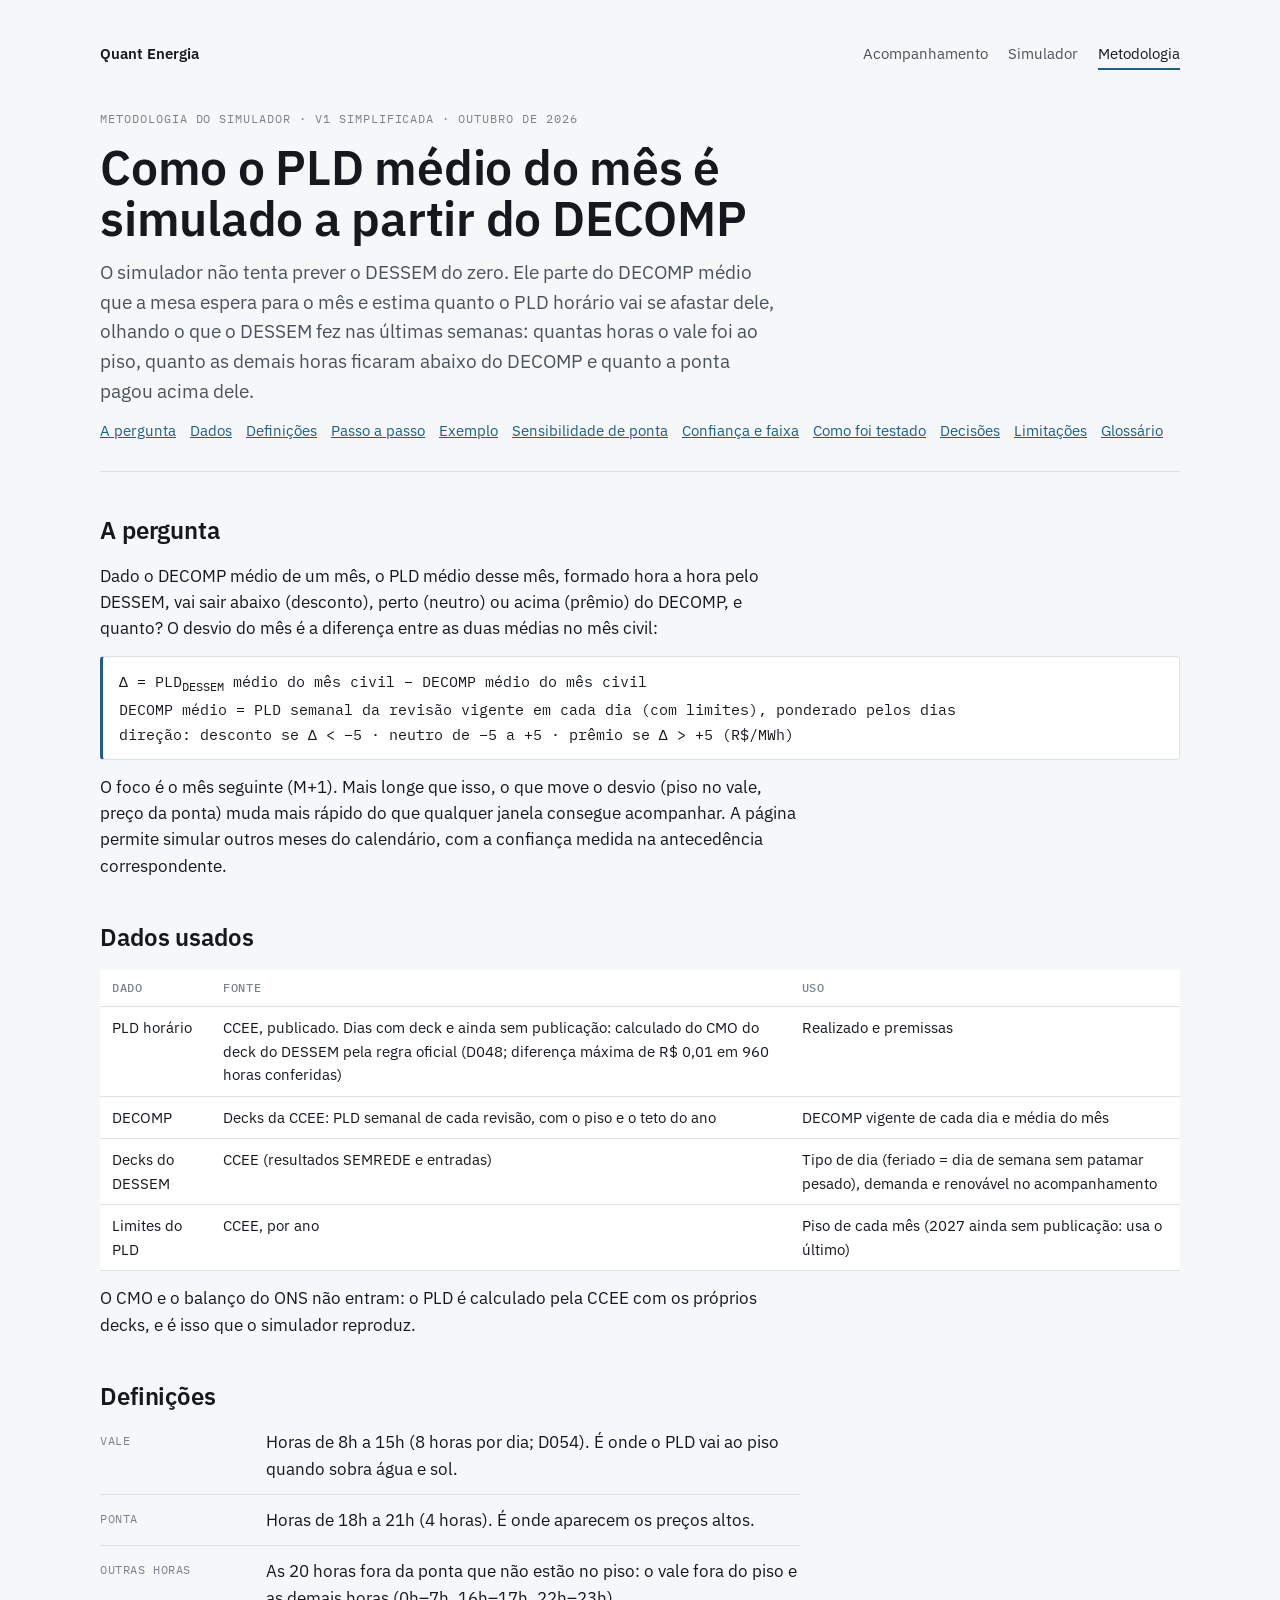
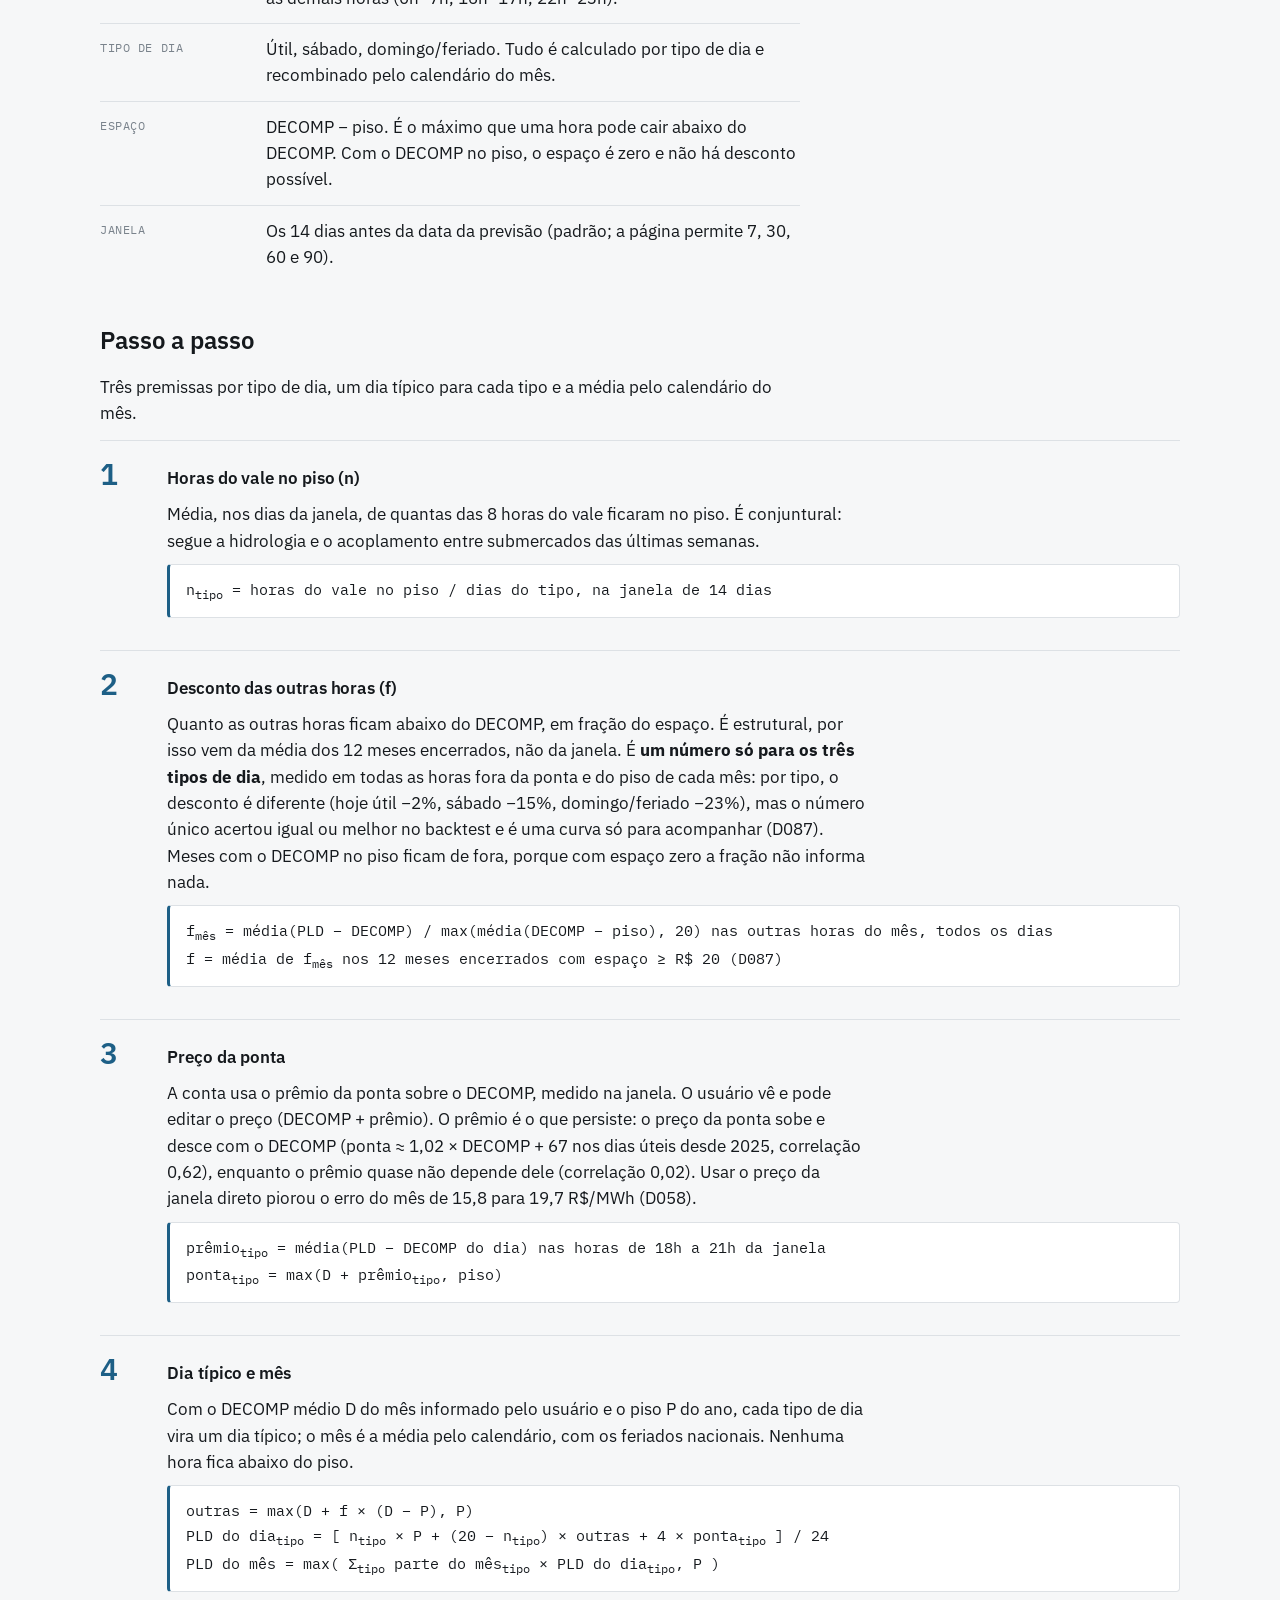
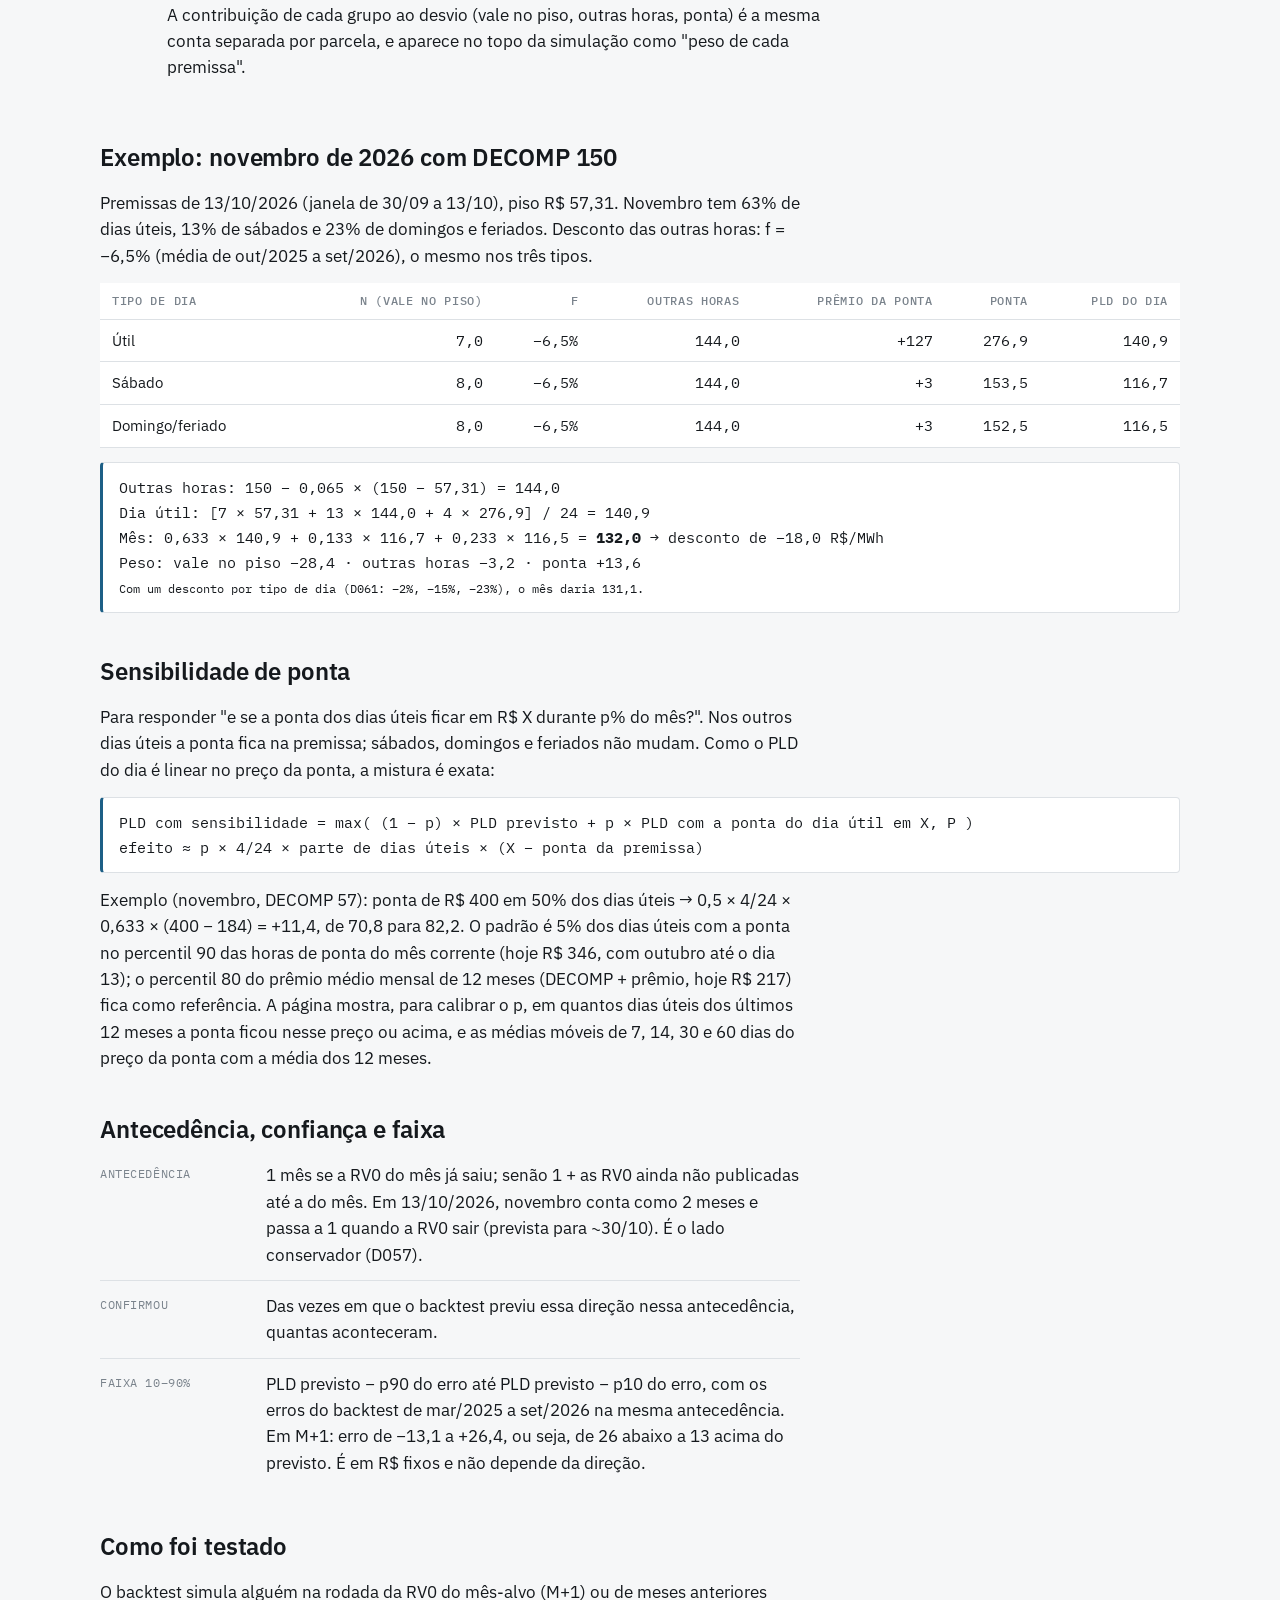
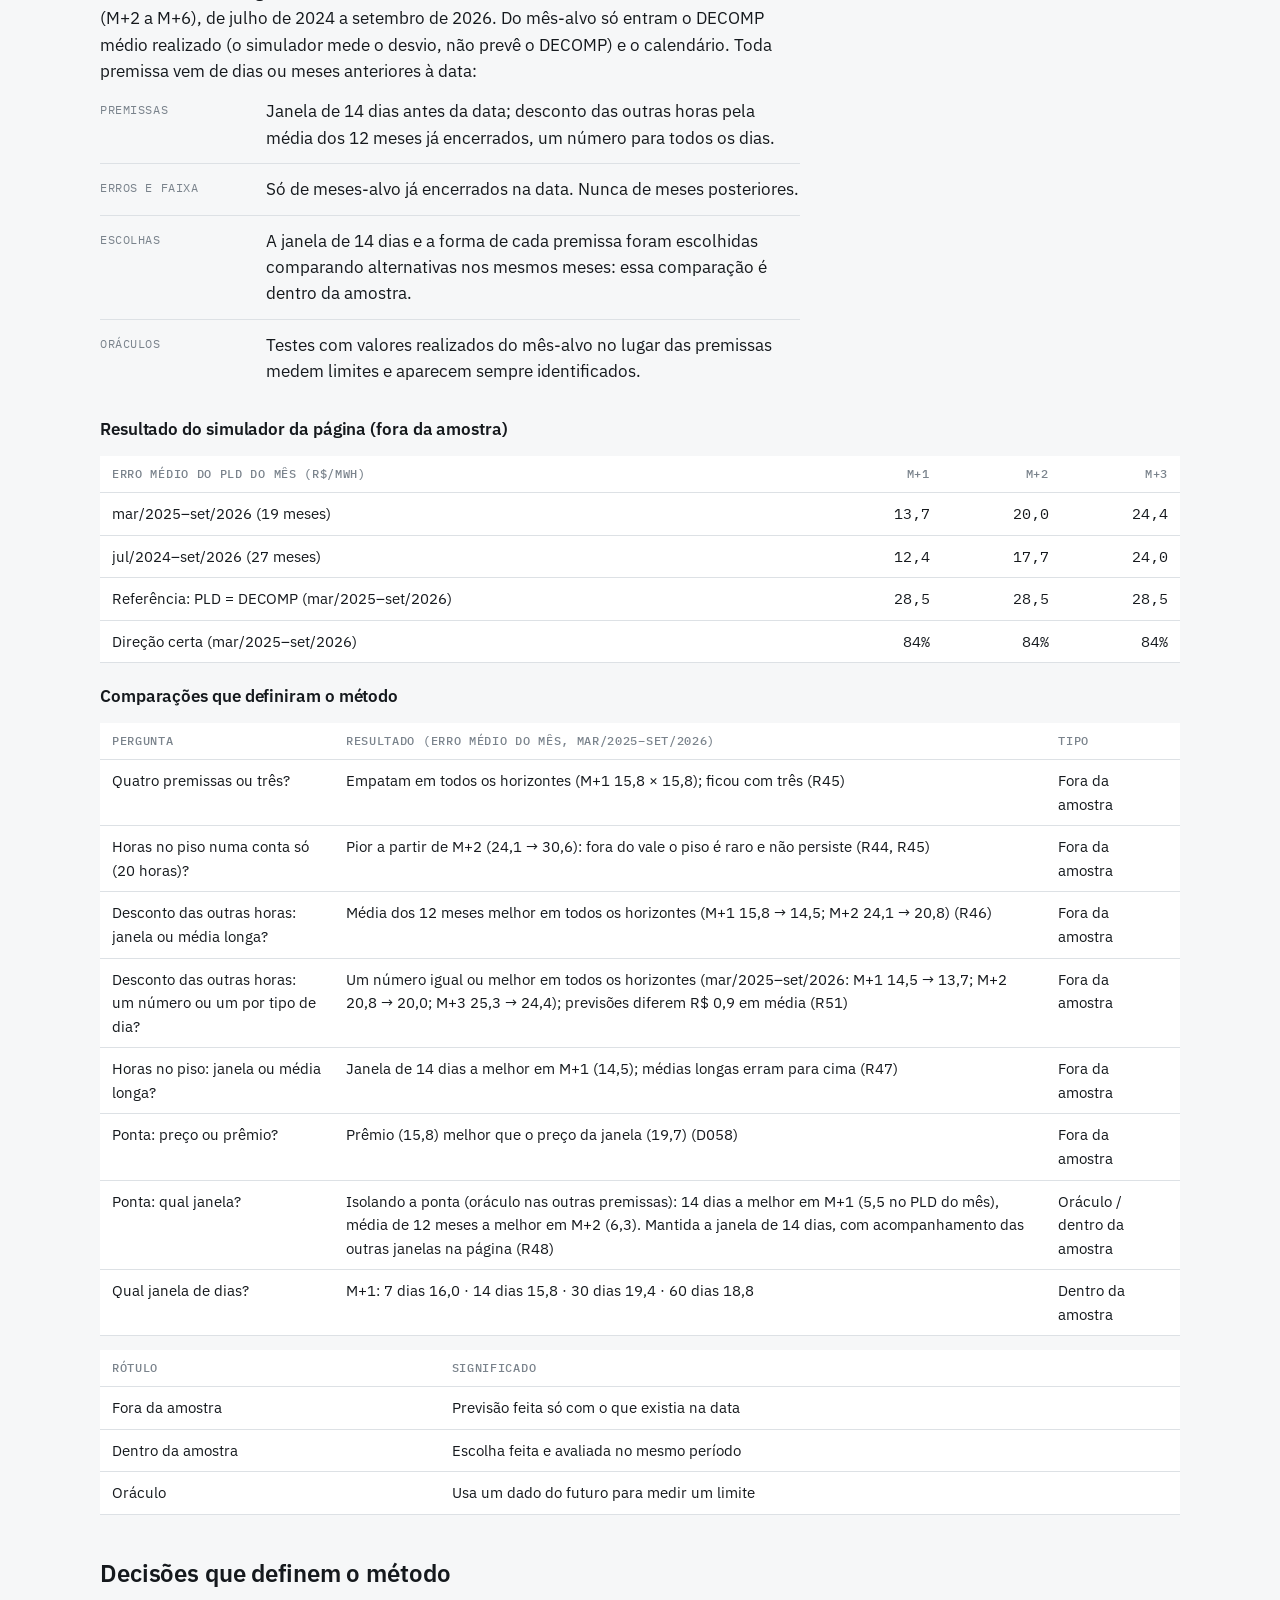
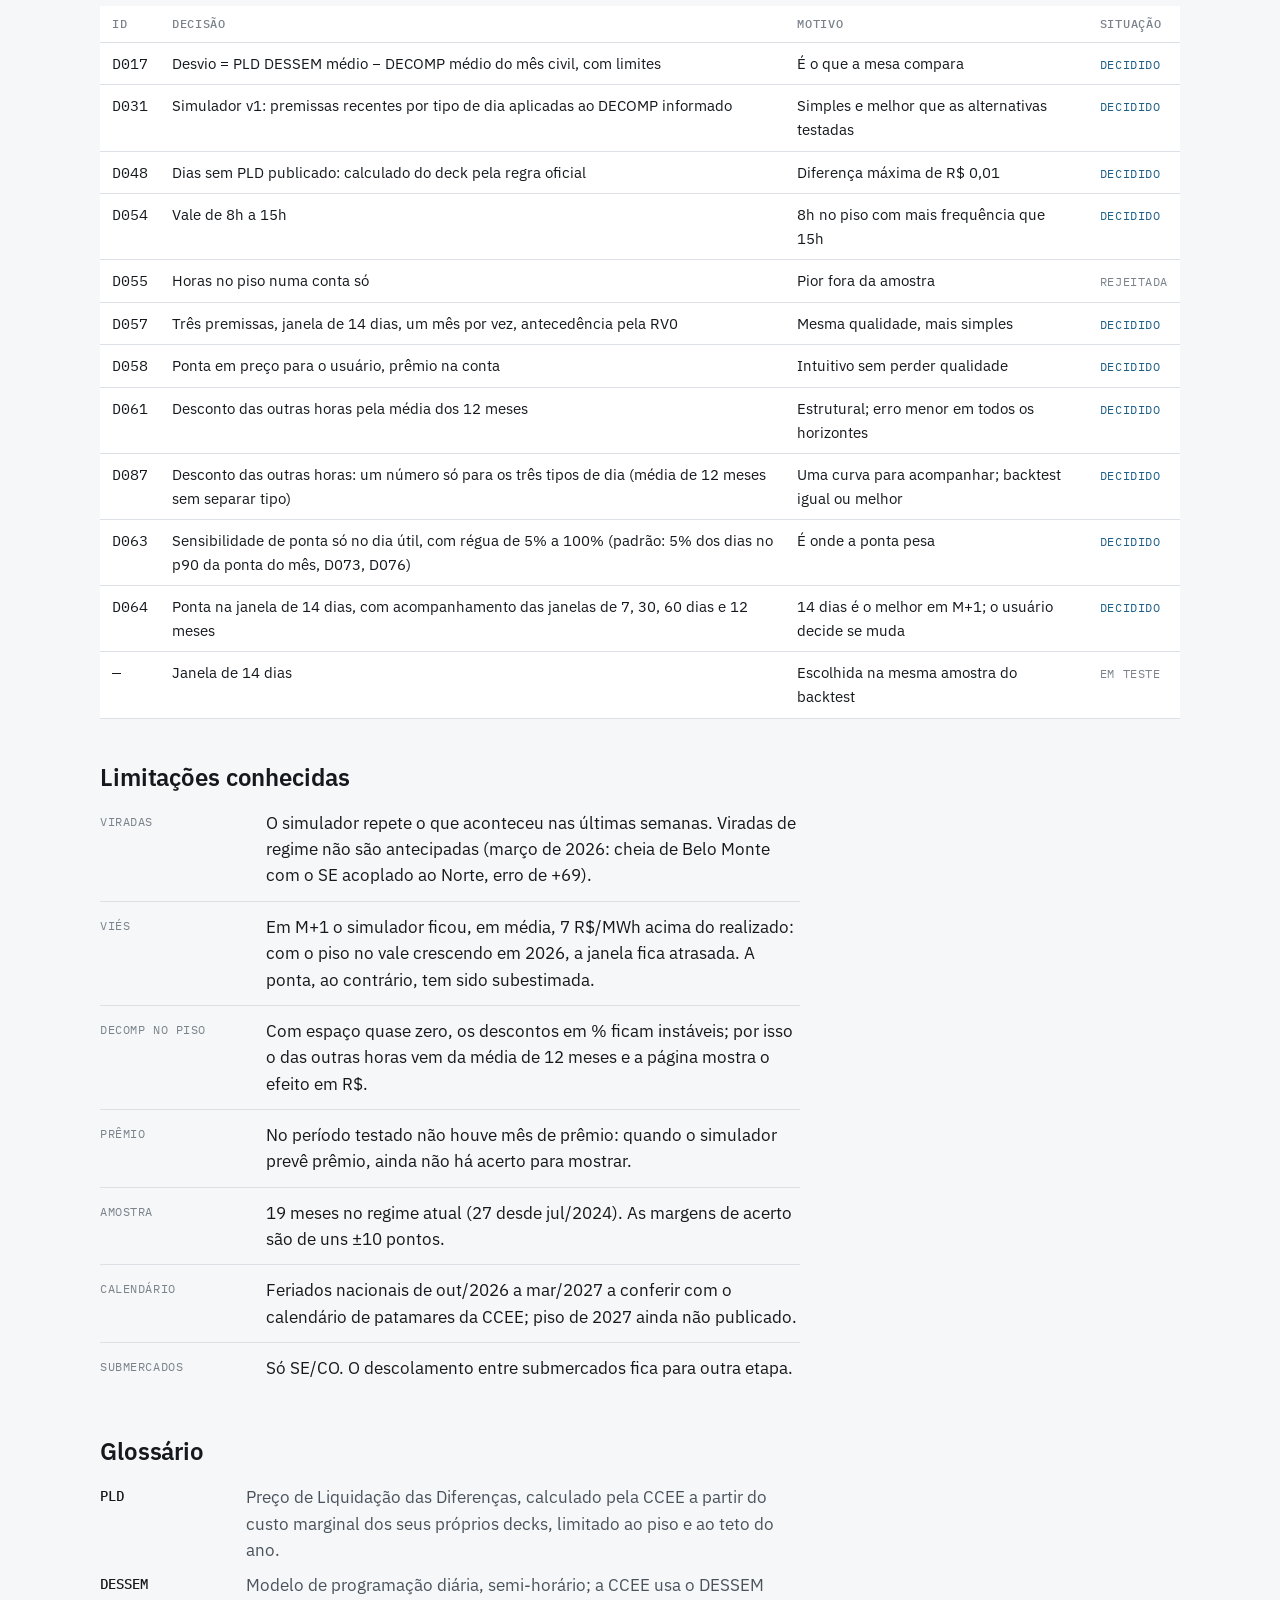
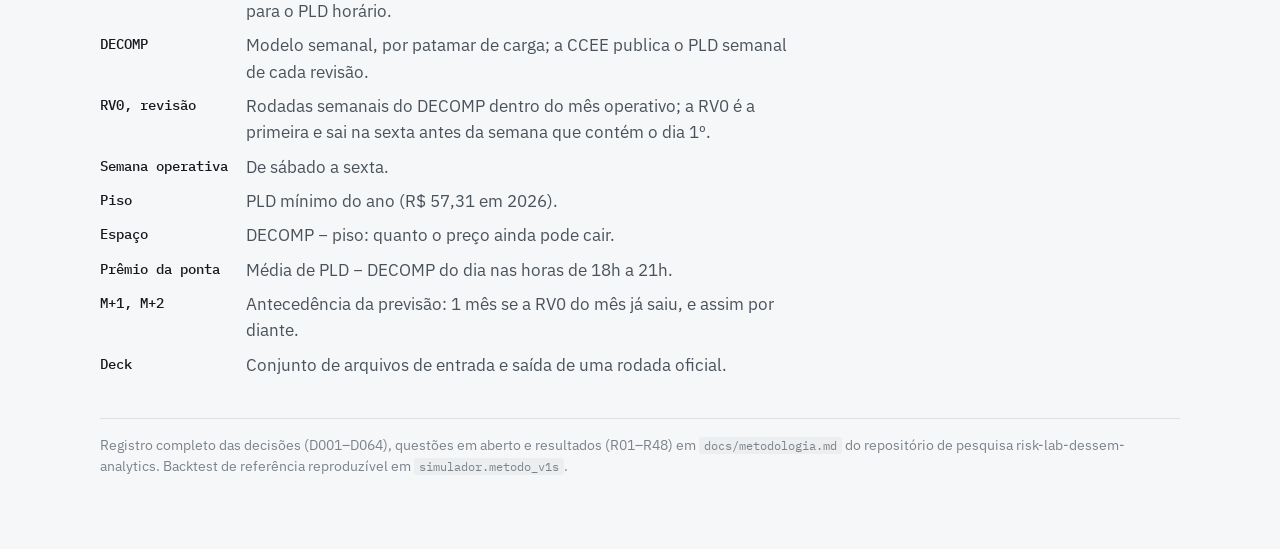
==== commit 369ceda0: "Simulador: desconto das outras horas num número só, novo bloco de simulação e resumo para a mesa (D0" ====
--- a/metodologia.html
+++ b/metodologia.html
@@ -97,8 +97,8 @@
       <span class="n">2</span>
       <div>
         <h3>Desconto das outras horas (f)</h3>
-        <p class="texto">Quanto as outras horas ficam abaixo do DECOMP, em fração do espaço. É estrutural (estável por tipo de dia: útil perto de 0%, sábado −15%, domingo/feriado −23%), por isso vem da média dos 12 meses encerrados, não da janela. Meses com o DECOMP no piso ficam de fora, porque com espaço zero a fração não informa nada.</p>
-        <div class="eq">f<sub>tipo,mês</sub> = média(PLD − DECOMP) / max(média(DECOMP − piso), 20) nas outras horas do mês<br>f<sub>tipo</sub> = média de f<sub>tipo,mês</sub> nos 12 meses encerrados com espaço ≥ R$ 20 (D061)</div>
+        <p class="texto">Quanto as outras horas ficam abaixo do DECOMP, em fração do espaço. É estrutural, por isso vem da média dos 12 meses encerrados, não da janela. É <b>um número só para os três tipos de dia</b>, medido em todas as horas fora da ponta e do piso de cada mês: por tipo, o desconto é diferente (hoje útil −2%, sábado −15%, domingo/feriado −23%), mas o número único acertou igual ou melhor no backtest e é uma curva só para acompanhar (D087). Meses com o DECOMP no piso ficam de fora, porque com espaço zero a fração não informa nada.</p>
+        <div class="eq">f<sub>mês</sub> = média(PLD − DECOMP) / max(média(DECOMP − piso), 20) nas outras horas do mês, todos os dias<br>f = média de f<sub>mês</sub> nos 12 meses encerrados com espaço ≥ R$ 20 (D087)</div>
       </div>
     </div>
 
@@ -116,7 +116,7 @@
       <div>
         <h3>Dia típico e mês</h3>
         <p class="texto">Com o DECOMP médio D do mês informado pelo usuário e o piso P do ano, cada tipo de dia vira um dia típico; o mês é a média pelo calendário, com os feriados nacionais. Nenhuma hora fica abaixo do piso.</p>
-        <div class="eq">outras<sub>tipo</sub> = max(D + f<sub>tipo</sub> × (D − P), P)<br>PLD do dia<sub>tipo</sub> = [ n × P + (20 − n) × outras<sub>tipo</sub> + 4 × ponta<sub>tipo</sub> ] / 24<br>PLD do mês = max( Σ<sub>tipo</sub> parte do mês<sub>tipo</sub> × PLD do dia<sub>tipo</sub>, P )</div>
+        <div class="eq">outras = max(D + f × (D − P), P)<br>PLD do dia<sub>tipo</sub> = [ n<sub>tipo</sub> × P + (20 − n<sub>tipo</sub>) × outras + 4 × ponta<sub>tipo</sub> ] / 24<br>PLD do mês = max( Σ<sub>tipo</sub> parte do mês<sub>tipo</sub> × PLD do dia<sub>tipo</sub>, P )</div>
         <p class="texto">A contribuição de cada grupo ao desvio (vale no piso, outras horas, ponta) é a mesma conta separada por parcela, e aparece no topo da simulação como "peso de cada premissa".</p>
       </div>
     </div>
@@ -124,18 +124,18 @@
 
   <section id="exemplo" aria-labelledby="h-ex">
     <h2 id="h-ex">Exemplo: novembro de 2026 com DECOMP 150</h2>
-    <p class="texto">Premissas de 13/10/2026 (janela de 30/09 a 13/10), piso R$ 57,31. Novembro tem 63% de dias úteis, 13% de sábados e 23% de domingos e feriados.</p>
+    <p class="texto">Premissas de 13/10/2026 (janela de 30/09 a 13/10), piso R$ 57,31. Novembro tem 63% de dias úteis, 13% de sábados e 23% de domingos e feriados. Desconto das outras horas: f = −6,5% (média de out/2025 a set/2026), o mesmo nos três tipos.</p>
     <div class="rolagem">
       <table>
         <thead><tr><th>Tipo de dia</th><th class="n">n (vale no piso)</th><th class="n">f</th><th class="n">Outras horas</th><th class="n">Prêmio da ponta</th><th class="n">Ponta</th><th class="n">PLD do dia</th></tr></thead>
         <tbody>
-          <tr><td>Útil</td><td class="n">7,0</td><td class="n">−2%</td><td class="n">148,1</td><td class="n">+127</td><td class="n">276,9</td><td class="n">143,1</td></tr>
-          <tr><td>Sábado</td><td class="n">8,0</td><td class="n">−15%</td><td class="n">135,8</td><td class="n">+3</td><td class="n">153,5</td><td class="n">112,6</td></tr>
-          <tr><td>Domingo/feriado</td><td class="n">8,0</td><td class="n">−23%</td><td class="n">129,1</td><td class="n">+3</td><td class="n">152,5</td><td class="n">109,1</td></tr>
-        </tbody>
-      </table>
-    </div>
-    <div class="eq">Dia útil: [7 × 57,31 + 13 × 148,1 + 4 × 276,9] / 24 = 143,1<br>Mês: 0,633 × 143,1 + 0,133 × 112,6 + 0,233 × 109,1 = <b>131,1</b> → desconto de −18,9 R$/MWh<br>Peso: vale no piso −28,4 · outras horas −4,0 · ponta +13,6</div>
+          <tr><td>Útil</td><td class="n">7,0</td><td class="n">−6,5%</td><td class="n">144,0</td><td class="n">+127</td><td class="n">276,9</td><td class="n">140,9</td></tr>
+          <tr><td>Sábado</td><td class="n">8,0</td><td class="n">−6,5%</td><td class="n">144,0</td><td class="n">+3</td><td class="n">153,5</td><td class="n">116,7</td></tr>
+          <tr><td>Domingo/feriado</td><td class="n">8,0</td><td class="n">−6,5%</td><td class="n">144,0</td><td class="n">+3</td><td class="n">152,5</td><td class="n">116,5</td></tr>
+        </tbody>
+      </table>
+    </div>
+    <div class="eq">Outras horas: 150 − 0,065 × (150 − 57,31) = 144,0<br>Dia útil: [7 × 57,31 + 13 × 144,0 + 4 × 276,9] / 24 = 140,9<br>Mês: 0,633 × 140,9 + 0,133 × 116,7 + 0,233 × 116,5 = <b>132,0</b> → desconto de −18,0 R$/MWh<br>Peso: vale no piso −28,4 · outras horas −3,2 · ponta +13,6<br><small>Com um desconto por tipo de dia (D061: −2%, −15%, −23%), o mês daria 131,1.</small></div>
   </section>
 
   <section id="sensibilidade" aria-labelledby="h-sens">
@@ -158,7 +158,7 @@
     <h2 id="h-bt">Como foi testado</h2>
     <p class="texto">O backtest simula alguém na rodada da RV0 do mês-alvo (M+1) ou de meses anteriores (M+2 a M+6), de julho de 2024 a setembro de 2026. Do mês-alvo só entram o DECOMP médio realizado (o simulador mede o desvio, não prevê o DECOMP) e o calendário. Toda premissa vem de dias ou meses anteriores à data:</p>
     <ul class="lista texto">
-      <li><span class="tag">Premissas</span><span>Janela de 14 dias antes da data; desconto das outras horas pela média dos 12 meses já encerrados.</span></li>
+      <li><span class="tag">Premissas</span><span>Janela de 14 dias antes da data; desconto das outras horas pela média dos 12 meses já encerrados, um número para todos os dias.</span></li>
       <li><span class="tag">Erros e faixa</span><span>Só de meses-alvo já encerrados na data. Nunca de meses posteriores.</span></li>
       <li><span class="tag">Escolhas</span><span>A janela de 14 dias e a forma de cada premissa foram escolhidas comparando alternativas nos mesmos meses: essa comparação é dentro da amostra.</span></li>
       <li><span class="tag">Oráculos</span><span>Testes com valores realizados do mês-alvo no lugar das premissas medem limites e aparecem sempre identificados.</span></li>
@@ -168,8 +168,8 @@
       <table>
         <thead><tr><th>Erro médio do PLD do mês (R$/MWh)</th><th class="n">M+1</th><th class="n">M+2</th><th class="n">M+3</th></tr></thead>
         <tbody>
-          <tr><td>mar/2025–set/2026 (19 meses)</td><td class="n">14,5</td><td class="n">20,8</td><td class="n">25,3</td></tr>
-          <tr><td>jul/2024–set/2026 (27 meses)</td><td class="n">13,1</td><td class="n">18,3</td><td class="n">24,2</td></tr>
+          <tr><td>mar/2025–set/2026 (19 meses)</td><td class="n">13,7</td><td class="n">20,0</td><td class="n">24,4</td></tr>
+          <tr><td>jul/2024–set/2026 (27 meses)</td><td class="n">12,4</td><td class="n">17,7</td><td class="n">24,0</td></tr>
           <tr><td>Referência: PLD = DECOMP (mar/2025–set/2026)</td><td class="n">28,5</td><td class="n">28,5</td><td class="n">28,5</td></tr>
           <tr><td>Direção certa (mar/2025–set/2026)</td><td class="n">84%</td><td class="n">84%</td><td class="n">84%</td></tr>
         </tbody>
@@ -183,6 +183,7 @@
           <tr><td>Quatro premissas ou três?</td><td>Empatam em todos os horizontes (M+1 15,8 × 15,8); ficou com três (R45)</td><td>Fora da amostra</td></tr>
           <tr><td>Horas no piso numa conta só (20 horas)?</td><td>Pior a partir de M+2 (24,1 → 30,6): fora do vale o piso é raro e não persiste (R44, R45)</td><td>Fora da amostra</td></tr>
           <tr><td>Desconto das outras horas: janela ou média longa?</td><td>Média dos 12 meses melhor em todos os horizontes (M+1 15,8 → 14,5; M+2 24,1 → 20,8) (R46)</td><td>Fora da amostra</td></tr>
+          <tr><td>Desconto das outras horas: um número ou um por tipo de dia?</td><td>Um número igual ou melhor em todos os horizontes (mar/2025–set/2026: M+1 14,5 → 13,7; M+2 20,8 → 20,0; M+3 25,3 → 24,4); previsões diferem R$ 0,9 em média (R51)</td><td>Fora da amostra</td></tr>
           <tr><td>Horas no piso: janela ou média longa?</td><td>Janela de 14 dias a melhor em M+1 (14,5); médias longas erram para cima (R47)</td><td>Fora da amostra</td></tr>
           <tr><td>Ponta: preço ou prêmio?</td><td>Prêmio (15,8) melhor que o preço da janela (19,7) (D058)</td><td>Fora da amostra</td></tr>
           <tr><td>Ponta: qual janela?</td><td>Isolando a ponta (oráculo nas outras premissas): 14 dias a melhor em M+1 (5,5 no PLD do mês), média de 12 meses a melhor em M+2 (6,3). Mantida a janela de 14 dias, com acompanhamento das outras janelas na página (R48)</td><td>Oráculo / dentro da amostra</td></tr>
@@ -216,6 +217,7 @@
           <tr><td class="num">D057</td><td>Três premissas, janela de 14 dias, um mês por vez, antecedência pela RV0</td><td>Mesma qualidade, mais simples</td><td><span class="status ok">Decidido</span></td></tr>
           <tr><td class="num">D058</td><td>Ponta em preço para o usuário, prêmio na conta</td><td>Intuitivo sem perder qualidade</td><td><span class="status ok">Decidido</span></td></tr>
           <tr><td class="num">D061</td><td>Desconto das outras horas pela média dos 12 meses</td><td>Estrutural; erro menor em todos os horizontes</td><td><span class="status ok">Decidido</span></td></tr>
+          <tr><td class="num">D087</td><td>Desconto das outras horas: um número só para os três tipos de dia (média de 12 meses sem separar tipo)</td><td>Uma curva para acompanhar; backtest igual ou melhor</td><td><span class="status ok">Decidido</span></td></tr>
           <tr><td class="num">D063</td><td>Sensibilidade de ponta só no dia útil, com régua de 5% a 100% (padrão: 5% dos dias no p90 da ponta do mês, D073, D076)</td><td>É onde a ponta pesa</td><td><span class="status ok">Decidido</span></td></tr>
           <tr><td class="num">D064</td><td>Ponta na janela de 14 dias, com acompanhamento das janelas de 7, 30, 60 dias e 12 meses</td><td>14 dias é o melhor em M+1; o usuário decide se muda</td><td><span class="status ok">Decidido</span></td></tr>
           <tr><td class="num">—</td><td>Janela de 14 dias</td><td>Escolhida na mesma amostra do backtest</td><td><span class="status teste">Em teste</span></td></tr>
--- a/pagina.css
+++ b/pagina.css
@@ -190,3 +190,140 @@
 table.mat td.n b { font-size: 1.05rem; }
 table.mat td.ok { background: color-mix(in srgb, var(--accent) 16%, transparent); }
 table.mat td small { display: block; color: var(--ink-3); }
+
+/* quadro de premissas contido no bloco (D089): largura fixa, textos auxiliares quebram linha, régua quebra em tela estreita */
+#t-prem { width: 100%; table-layout: fixed; }
+#t-prem td:first-child, #t-prem th:first-child { width: 8.2rem; }
+#t-prem td.n { white-space: normal; }
+#t-prem td small { white-space: normal; overflow-wrap: anywhere; line-height: 1.35; }
+#t-prem input { width: 100%; max-width: 4.6rem; }
+#t-prem td[colspan="3"] input { max-width: 5.5rem; }
+#t-prem .regua { flex-wrap: wrap; }
+#t-prem .regua span { flex: 1 1 2.9rem; }
+@media (max-width: 560px) {
+  #t-prem td:first-child, #t-prem th:first-child { width: 6.4rem; }
+  #t-prem td, #t-prem th { padding: 4px 3px; }
+  .sim-nums2 { grid-template-columns: 1fr; }
+  #t-peso { width: 100%; table-layout: fixed; }
+  #t-peso th, #t-peso td { padding: 4px 3px; font-size: 0.74rem; white-space: normal; }
+  #t-peso th:first-child, #t-peso td:first-child { width: 4.6rem; }
+  #t-peso th, #t-prem th { white-space: normal; overflow-wrap: normal; letter-spacing: 0; font-size: 0.62rem; }
+}
+
+/* variantes do bloco de simulação em teste (D090): [data-sim="a"] tabela única, [data-sim="b"] duas tabelas */
+[data-sim] #b-sim { gap: 12px; }
+[data-sim] .sim-entrada { display: flex; flex-wrap: wrap; align-items: end; gap: 10px 22px; padding-bottom: 12px; border-bottom: 1px solid var(--rule); }
+[data-sim] .sim-entrada .ttl { margin: 0; flex: 1 1 100%; }
+[data-sim] .sim-entrada .reset { margin-left: auto; }
+[data-sim] .campo { display: grid; gap: 4px; }
+[data-sim] .campo > span { font-family: var(--f-data); font-size: 0.66rem; letter-spacing: 0.07em; text-transform: uppercase; color: var(--ink-3); }
+[data-sim] .lin-campo { display: flex; align-items: center; gap: 8px; }
+[data-sim] #inp-decomp, [data-sim] #inp-sens { width: 5rem; font: 500 0.95rem var(--f-data); text-align: right; padding: 4px 6px; border: 1px solid var(--rule); border-radius: 4px; background: var(--bg); color: var(--ink); }
+[data-sim] #inp-sens.editado { border-color: var(--accent); box-shadow: 0 0 0 1px var(--accent); }
+[data-sim] .sim-faixa { display: grid; grid-template-columns: repeat(4, minmax(0, 1fr)); gap: 10px; }
+[data-sim] .sim-faixa .tile { padding: 10px 12px; display: grid; gap: 2px; align-content: start; }
+[data-sim] .sim-faixa .tile .v { font-size: 1.55rem; line-height: 1.15; }
+[data-sim] .sim-faixa .tile .d { font-size: 0.8rem; color: var(--ink-2); }
+[data-sim] .sim-sens { display: flex; flex-wrap: wrap; align-items: center; gap: 8px 12px; padding-top: 10px; border-top: 1px solid var(--rule); }
+[data-sim] .sim-sens .rot { font-family: var(--f-data); font-size: 0.66rem; letter-spacing: 0.07em; text-transform: uppercase; color: var(--ink-3); }
+[data-sim] .sim-sens small { color: var(--ink-3); font-size: 0.72rem; }
+[data-sim] .sim-sens .regua { display: flex; flex-wrap: wrap; gap: 6px; flex: 1 1 320px; max-width: 460px; }
+[data-sim] .sim-sens .regua span { flex: 1 1 0; min-width: 58px; padding: 4px 6px; font-size: 0.85rem; }
+[data-sim] .info { cursor: help; color: var(--ink-3); font-size: 0.9rem; }
+[data-sim] #leg-sim { margin: 0; }
+[data-sim] #t-prem td.n, [data-sim] #t-prem th.n { text-align: center; }
+[data-sim] #t-prem input { margin-inline: auto; display: block; }
+[data-sim] #t-prem td.n small { text-align: center; }
+[data-sim="a"] #t-prem td:first-child, [data-sim="a"] #t-prem th:first-child { width: 10rem; }
+[data-sim="a"] #t-prem .col-mes { width: 5.2rem; text-align: right; }
+[data-sim="a"] #t-prem small.contrib { color: var(--ink-2); }
+[data-sim="a"] #t-prem small.peso-lbl { display: none; }
+[data-sim="a"] #t-prem tr.destaque td { font-family: var(--f-data); }
+@media (min-width: 901px) { [data-sim="b"] .sim-grade { grid-template-columns: minmax(0, 1fr) minmax(0, 1.25fr); } }
+@media (max-width: 900px) { [data-sim] .sim-faixa { grid-template-columns: repeat(2, minmax(0, 1fr)); } }
+@media (max-width: 560px) {
+  [data-sim] .sim-entrada { gap: 10px 14px; }
+  [data-sim] .sim-faixa .tile .v { font-size: 1.3rem; }
+  [data-sim] .reset { width: 100%; }
+  [data-sim="a"] #t-prem .col-mes { display: none; }
+  [data-sim="a"] #t-prem small.peso-lbl { display: block; color: var(--ink-2); margin-top: 3px; }
+  [data-sim="a"] #t-prem td:first-child, [data-sim="a"] #t-prem th:first-child { width: 6.4rem; }
+}
+
+/* variante A, segunda rodada (D090): tabela estreita + resumo para a mesa ao lado */
+[data-sim="a"] .sim-corpo { display: grid; grid-template-columns: minmax(0, 40rem) minmax(16rem, 1fr); gap: 20px; align-items: start; }
+@media (max-width: 1100px) { [data-sim="a"] .sim-corpo { grid-template-columns: minmax(0, 1fr); } [data-sim="a"] .sim-resumo { order: -1; } }
+[data-sim="a"] #t-prem td:first-child, [data-sim="a"] #t-prem th:first-child { width: 9.2rem; }
+[data-sim="a"] #t-prem .col-mes { width: 4.6rem; }
+[data-sim] .lin-campo.centro { justify-content: center; gap: 6px; }
+[data-sim] .lin-campo.centro input { margin-inline: 0 !important; }
+.sim-resumo { border: 1px solid var(--rule); border-radius: 6px; padding: 12px 14px; background: var(--bg); display: grid; gap: 6px; align-content: start; }
+.sim-resumo .res-k { font-family: var(--f-data); font-size: 0.66rem; letter-spacing: 0.07em; text-transform: uppercase; color: var(--ink-3); }
+.sim-resumo .res-num { display: flex; align-items: baseline; gap: 8px; flex-wrap: wrap; }
+.sim-resumo .res-num b { font: 600 1.9rem var(--f-data); line-height: 1.1; }
+.sim-resumo .res-num span { font-size: 0.8rem; color: var(--ink-3); }
+.sim-resumo .res-dir { font-weight: 600; font-size: 1.02rem; }
+.sim-resumo .res-lista { display: grid; grid-template-columns: 7.4rem minmax(0, 1fr); gap: 5px 10px; margin: 4px 0 0; font-size: 0.82rem; }
+.sim-resumo .res-lista dt { font-family: var(--f-data); font-size: 0.64rem; letter-spacing: 0.06em; text-transform: uppercase; color: var(--ink-3); padding-top: 2px; }
+.sim-resumo .res-lista dd { margin: 0; color: var(--ink-2); }
+.sim-resumo .res-alertas { list-style: none; margin: 4px 0 0; padding: 0; display: grid; gap: 6px; }
+.sim-resumo .res-alertas li { border-left: 2px solid var(--ink-3); padding-left: 8px; font-size: 0.8rem; color: var(--ink-2); }
+@media (max-width: 560px) { .sim-resumo .res-lista { grid-template-columns: 1fr; gap: 1px 0; } .sim-resumo .res-lista dd { margin-bottom: 4px; } }
+
+/* variante A, terceira rodada (D090): sensibilidade embaixo da tabela, coluna esquerda com a altura do resumo */
+[data-sim="a"] .sim-corpo { align-items: stretch; }
+[data-sim="a"] .sim-esq { display: flex; flex-direction: column; justify-content: space-between; gap: 12px; min-width: 0; }
+[data-sim="a"] .sim-esq .sim-sens .regua { flex: 1 1 100%; max-width: none; }
+
+/* desconto único alinhado à coluna Útil (D090): mesma largura dos outros campos, na primeira terça parte da célula */
+[data-sim] #t-prem td[colspan="3"] { text-align: left; }
+[data-sim] #t-prem td[colspan="3"] .lin-campo.centro { position: relative; width: calc(100% / 3); justify-content: center; }
+[data-sim] #t-prem td[colspan="3"] input { max-width: 4.6rem; }
+[data-sim] #t-prem td[colspan="3"] .lin-campo.centro .info { position: absolute; left: calc(50% + 2.3rem + 6px); }
+[data-sim] #t-prem td[colspan="3"] small { text-align: left !important; padding-left: max(0px, calc((100% / 3 - 4.6rem) / 2)); }
+[data-sim] #t-prem td[colspan="3"] .lin-campo.centro { margin-left: -4px; }
+@media (max-width: 560px) { [data-sim] #t-prem td[colspan="3"] .lin-campo.centro { margin-left: 0; width: calc(100% / 3 - 4px); } }
+
+/* dica com quebra de linha (D090): o texto longo não sai da caixa */
+.dica { white-space: normal; max-width: min(360px, calc(100vw - 16px)); }
+
+/* sensibilidade na grade da tabela (D090): campo no eixo da coluna Útil, texto à direita, régua embaixo */
+[data-sim="a"] .sim-sens.grade { display: grid; grid-template-columns: 9.2rem repeat(3, minmax(0, 1fr)) 4.6rem 4.6rem; align-items: center; gap: 8px 0; }
+[data-sim="a"] .sim-sens.grade .sens-rot { padding-left: 6px; display: grid; gap: 1px; }
+[data-sim="a"] .sim-sens.grade .sens-rot small { font-size: 0.68rem; color: var(--ink-3); }
+[data-sim="a"] .sim-sens.grade .sens-inp { display: flex; justify-content: center; padding-inline: 6px; }
+[data-sim="a"] .sim-sens.grade #inp-sens { width: 100%; max-width: 4.6rem; padding: 3px 6px; font-size: 0.88rem; }
+[data-sim="a"] .sim-sens.grade .sens-txt { grid-column: 3 / -1; padding-left: 6px; font-size: 0.8rem; color: var(--ink-2); }
+[data-sim="a"] .sim-sens.grade .regua { grid-column: 2 / -1; padding-inline: 6px; max-width: none; flex-wrap: nowrap; }
+@media (max-width: 560px) {
+  [data-sim="a"] .sim-sens.grade { grid-template-columns: 6.4rem repeat(3, minmax(0, 1fr)); }
+  [data-sim="a"] .sim-sens.grade .sens-rot { padding-left: 3px; }
+  [data-sim="a"] .sim-sens.grade .sens-inp { padding-inline: 3px; }
+  [data-sim="a"] .sim-sens.grade .regua { grid-column: 1 / -1; padding-inline: 3px; flex-wrap: wrap; }
+}
+[data-sim="a"] .sim-sens.grade .sens-rot .rotulo-prem { font-size: 0.82rem; }
+@media (max-width: 560px) { [data-sim] #t-prem input, [data-sim="a"] .sim-sens.grade #inp-sens { padding: 3px 2px; font-size: 0.8rem; } }
+
+/* resumo para a mesa, versão 2 (D091): leitura no topo e cada item com valor, "como ler" e método na dica */
+.sim-resumo .res-leitura { margin: 2px 0 4px; font-size: 0.86rem; line-height: 1.45; color: var(--ink); border-left: 2px solid var(--accent); padding-left: 8px; }
+.sim-resumo .res-itens { display: grid; gap: 9px; }
+.sim-resumo .res-item { display: grid; grid-template-columns: 7.6rem minmax(0, 1fr); gap: 1px 10px; }
+.sim-resumo .res-l { grid-row: span 2; font-family: var(--f-data); font-size: 0.64rem; letter-spacing: 0.06em; text-transform: uppercase; color: var(--ink-3); padding-top: 2px; }
+.sim-resumo .res-v { font-weight: 600; font-size: 0.88rem; }
+.sim-resumo .res-c { font-size: 0.78rem; color: var(--ink-2); line-height: 1.4; }
+@media (max-width: 560px) { .sim-resumo .res-item { grid-template-columns: 1fr; } .sim-resumo .res-l { grid-row: auto; } }
+.sim-resumo .res-item { grid-template-columns: 6.6rem minmax(0, 1fr); }
+.sim-resumo .res-itens { gap: 7px; }
+.sim-resumo .res-c { font-size: 0.76rem; }
+/* resumo v2 com a altura do resumo A (D091): rótulos numa linha, itens mais juntos */
+.sim-resumo .res-item { grid-template-columns: 7.4rem minmax(0, 1fr); }
+.sim-resumo .res-l { white-space: nowrap; letter-spacing: 0.03em; }
+.sim-resumo .res-itens { gap: 6px; }
+.sim-resumo { gap: 4px; }
+.sim-resumo .res-item { grid-template-columns: 8.1rem minmax(0, 1fr); } .sim-resumo .res-l { font-size: 0.62rem; letter-spacing: 0.02em; }
+.sim-resumo .res-v.leve { font-weight: 400; font-size: 0.82rem; color: var(--ink-2); }
+@media (min-width: 1101px) { [data-sim="a"] .sim-corpo { grid-template-columns: minmax(0, 35rem) minmax(16rem, 1fr); } }
+@media (min-width: 1101px) { [data-sim="a"] #t-prem small.contrib { white-space: nowrap; font-size: 0.66rem; letter-spacing: -0.01em; } }
+/* rodapé do bloco junto da sensibilidade, no pé da coluna da tabela (D091): termina na altura do fim do resumo */
+[data-sim="a"] .sim-pe { display: grid; gap: 10px; }
+[data-sim="a"] .sim-pe #leg-sim { margin: 0; }
